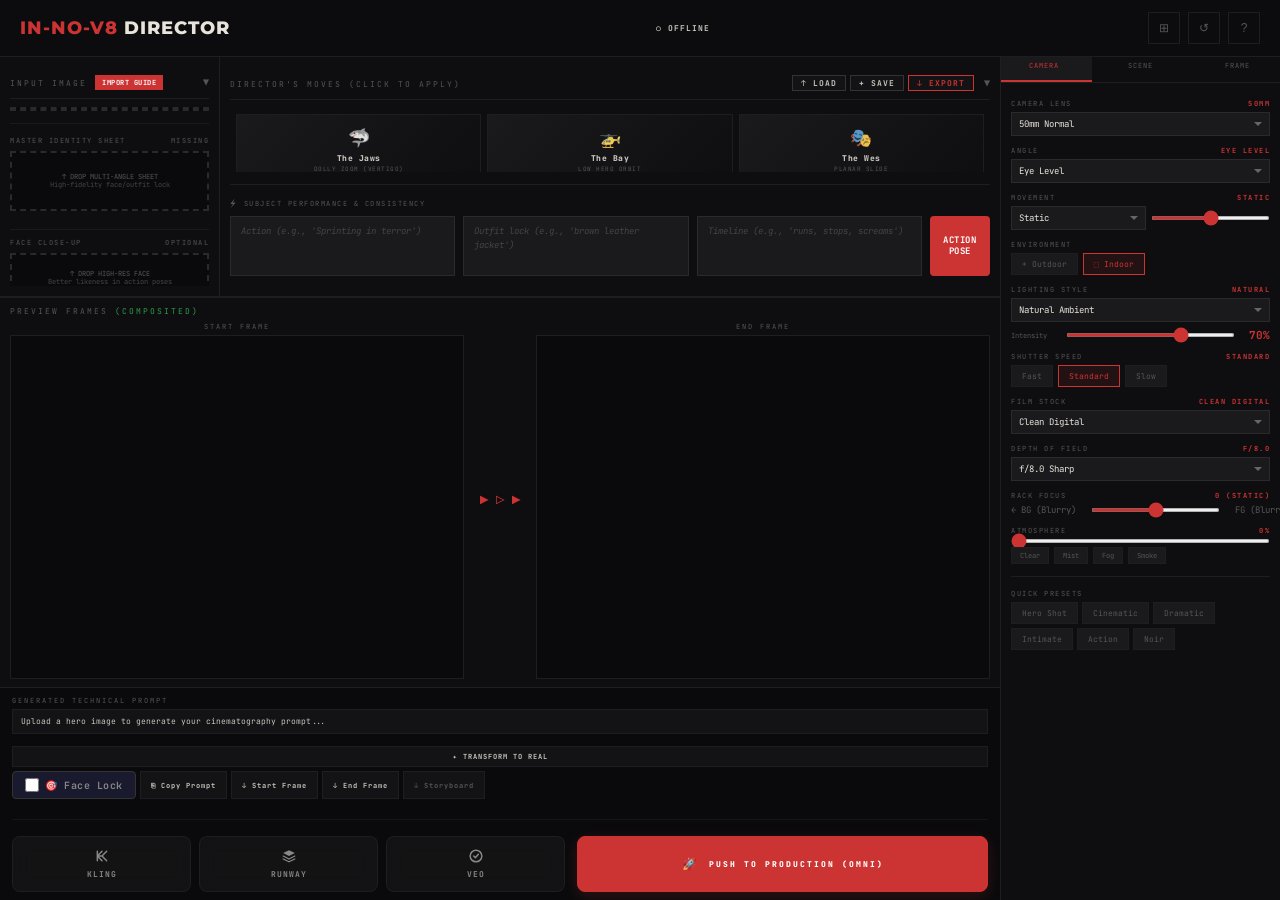
==== app.html @ 87e3c744 "Production Build: Unified cinematic row, Fal.ai status engine, and branded assets integrated." ====
<!DOCTYPE html>
<html lang="en">

<head>
  <meta charset="UTF-8">
  <meta name="viewport" content="width=device-width, initial-scale=1.0">
  <title>▶ A-CAM — Director's Interface</title>
  <link rel="manifest" href="manifest.json">
  <link rel="icon"
    href="data:image/svg+xml,<svg xmlns='http://www.w3.org/2000/svg' viewBox='0 0 100 100'><rect width='100' height='100' fill='%230a0a0a'/><text x='50' y='68' text-anchor='middle' font-size='60' fill='%23cc3333'>▶</text></svg>">
  <meta property="og:title" content="A-CAM — Cinematography Prompt Engine">
  <meta property="og:description"
    content="Director's interface for AI video generation. Professional cinematography controls for Veo, Runway, Kling.">
  <link
    href="https://fonts.googleapis.com/css2?family=JetBrains+Mono:wght@100;200;300;400;700;800;900&family=Space+Grotesk:wght@300;400;500;700&family=Montserrat:wght@400;700;800;900&display=swap"
    rel="stylesheet">


  <link rel="stylesheet" href="css/styles.css">
</head>

<body>

  <!-- HEADER -->
  <header class="header">
    <h1><span>IN-NO-V8</span> DIRECTOR</h1>
    <div class="api-status offline" id="apiStatus">○ OFFLINE</div>
    <div class="header-icons">
      <button class="header-icon" onclick="resetLayout()" title="Reset Layout">⊞</button>
      <button class="header-icon" onclick="resetAll()" title="Reset">↺</button>
      <button class="header-icon" onclick="showInfo()" title="Info">?</button>
    </div>
  </header>

  <!-- MAIN GRID -->
  <main class="main" id="mainGrid">

    <!-- TOP SECTION: Input Image + Draft Storyboard (shared resize) -->
    <div class="top-section resizable" id="topSection" style="height:240px">

      <!-- LEFT: INPUT IMAGE -->
      <div class="panel input-panel resizable" id="inputPanel" style="width:220px">
        <div class="section-header" onclick="toggleSection(this)">
          <span class="panel-title" style="display: flex; align-items: center; gap: 8px;">
            Input Image
            <button id="charHelpBtn" class="btn btn-primary"
              style="padding: 2px 6px; font-size: 7px; letter-spacing: 0.5px;" onclick="event.stopPropagation();">
              IMPORT GUIDE
            </button>
          </span>
          <span class="section-toggle">▼</span>
        </div>

        <div class="section-content">
          <div class="upload-zone" id="uploadZone" onclick="document.getElementById('fileInput').click()">
            <div class="upload-icon">◎</div>
            <div class="upload-text">
              Actor (For Layout)<br>
              <span style="color:#333">pose / scale / shadow</span>
            </div>
            <img id="heroImage" alt="Hero">
            <button class="clear-btn" onclick="event.stopPropagation();clearImage()">✕ Clear</button>
            <div class="analyzed-badge" id="analyzedBadge">✓ AI ANALYZED</div>
          </div>

          <div class="control-group" style="margin-top: 12px; border-top: 1px solid #1a1a1c; padding-top: 12px;">
            <div class="control-label" style="margin-bottom: 6px;">
              Master Identity Sheet <span class="control-value" id="masterStatus" style="color: #444;">MISSING</span>
            </div>
            <div class="upload-zone" id="masterZone" style="height: 60px; min-height: 60px; border-style: dashed;"
              onclick="document.getElementById('masterInput').click()">
              <div class="upload-text" style="font-size: 7px; line-height: 1.2;">
                ↑ DROP MULTI-ANGLE SHEET<br>
                <span style="color:#444">High-fidelity face/outfit lock</span>
              </div>
              <img id="masterPreview"
                style="display:none; width:100%; height:100%; object-fit:cover; position:absolute; top:0; left:0; border-radius:2px;">
            </div>
            <input type="file" id="masterInput" accept="image/*" style="display:none"
              onchange="handleMasterUpload(event)">
          </div>

          <div class="control-group" style="margin-top: 8px; border-top: 1px solid #1a1a1c; padding-top: 8px;">
            <div class="control-label" style="margin-bottom: 6px;">
              Face Close-Up <span class="control-value" id="faceStatus" style="color: #444;">OPTIONAL</span>
            </div>
            <div class="upload-zone" id="faceZone" style="height: 50px; min-height: 50px; border-style: dashed;"
              onclick="document.getElementById('faceInput').click()">
              <div class="upload-text" style="font-size: 7px; line-height: 1.2;">
                ↑ DROP HIGH-RES FACE<br>
                <span style="color:#444">Better likeness in action poses</span>
              </div>
              <img id="facePreview"
                style="display:none; width:100%; height:100%; object-fit:cover; position:absolute; top:0; left:0; border-radius:2px;">
            </div>
            <input type="file" id="faceInput" accept="image/*" style="display:none" onchange="handleFaceUpload(event)">
          </div>
        </div>

        <input type="file" id="fileInput" accept="image/*" style="display:none" onchange="handleUpload(event)">
        <div class="resize-handle resize-handle-right" onmousedown="startResize(event, 'inputPanel', 'width')"></div>
      </div>

      <!-- CENTER: DIRECTOR PRESETS -->
      <div class="panel storyboard-panel" id="storyboardPanel">
        <div class="section-header" style="display: flex; justify-content: space-between; align-items: center;"
          title="Iconic camera moves from legendary directors">
          <div onclick="toggleSection(this.parentElement)" style="flex-grow: 1; cursor: pointer;">
            <span class="panel-title">Director's Moves <span style="color:var(--dim);font-weight:400">(click to
                apply)</span></span>
          </div>
          <div style="display: flex; gap: 4px; margin-right: 10px;">
            <input type="file" id="packFileInput" accept=".acam,.json" style="display:none"
              onchange="handlePackUpload(event)">
            <button onclick="document.getElementById('packFileInput').click()" class="btn"
              style="padding: 2px 8px; font-size: 8px; border-color: #333;" title="Load an .acam Director Pack">
              ↑ LOAD
            </button>
            <button onclick="saveCurrentPreset()" class="btn"
              style="padding: 2px 8px; font-size: 8px; border-color: #333;" title="Save current settings">
              + SAVE
            </button>
            <button onclick="exportCustomPack()" class="btn"
              style="padding: 2px 8px; font-size: 8px; border-color: #cc3333; color: #cc3333;"
              title="Export your custom moves as a .acam pack">
              ↓ EXPORT
            </button>
          </div>
          <span class="section-toggle" onclick="toggleSection(this.parentElement)">▼</span>
        </div>
        <div class="section-content">
          <div class="storyboard-grid" id="storyboardGrid">
          </div>

          <div class="performance-section">
            <div class="performance-label">Subject Performance & Consistency</div>

            <div
              style="display: grid; grid-template-columns: 1fr 1fr 1fr min-content; gap: 8px; margin-bottom: 10px; align-items: start;">
              <textarea class="performance-input" id="subjectAction" placeholder="Action (e.g., 'Sprinting in terror')"
                style="height: 60px; min-height: 60px; margin: 0; resize: none;"
                oninput="updatePerformance()"></textarea>

              <textarea class="performance-input" id="subjectOutfit"
                placeholder="Outfit lock (e.g., 'brown leather jacket')"
                style="height: 60px; min-height: 60px; margin: 0; resize: none;"
                oninput="updatePerformance()"></textarea>

              <textarea class="performance-input" id="actionTimeline"
                placeholder="Timeline (e.g., 'runs, stops, screams')"
                style="height: 60px; min-height: 60px; margin: 0; resize: none;"
                oninput="updatePerformance()"></textarea>

              <button onclick="generateActionStandIn()"
                style="width: 60px; height: 60px; padding: 5px; background-color: #cc3333; color: white; border: none; border-radius: 4px; cursor: pointer; font-family: inherit; font-weight: bold; font-size: 9px; text-transform: uppercase; letter-spacing: 0.5px; display: flex; align-items: center; justify-content: center; text-align: center; line-height: 1.2;">
                ACTION<br>POSE
              </button>
            </div>

            <div id="aiProgressBar" class="ai-progress-container" style="display: none; margin-bottom: 10px;">
              <div class="ai-progress-text">Baking Action Pose...</div>
              <div class="ai-progress-bar-bg">
                <div id="aiProgressFill" class="ai-progress-bar-fill"></div>
              </div>
            </div>
          </div>
        </div>
      </div>

      <!-- Shared resize handle for entire top section -->
      <div class="resize-handle resize-handle-bottom" onmousedown="startResize(event, 'topSection', 'height')"></div>
    </div>

    <!-- RIGHT: CINEMATOGRAPHY CONTROLS -->
    <div class="panel controls-panel resizable" id="controlsPanel" style="width:280px">
      <!-- Tab Navigation -->
      <div class="control-tabs">
        <button class="control-tab active" onclick="switchControlTab('camera')">Camera</button>
        <button class="control-tab" onclick="switchControlTab('scene')">Scene</button>
        <button class="control-tab" onclick="switchControlTab('frame')">Frame</button>
      </div>

      <!-- CAMERA TAB -->
      <div class="tab-content active" id="cameraTab">

        <!-- Camera Lens -->
        <div class="control-group">
          <div class="control-label">Camera Lens <span class="control-value" id="lensValue">35mm</span></div>
          <div class="control-row">
            <select class="sel" id="lensSelect" onchange="updateLens()">
              <optgroup label="Action / Extreme">
                <option value="8mm Fisheye">8mm Fisheye</option>
                <option value="12mm GoPro">12mm GoPro</option>
              </optgroup>
              <optgroup label="Standard">
                <option value="15mm Ultra Wide">15mm Ultra Wide</option>
                <option value="24mm Wide">24mm Wide</option>
                <option value="35mm Standard" selected>35mm Standard</option>
                <option value="50mm Normal">50mm Normal</option>
                <option value="85mm f/1.4 Bokeh">85mm f/1.4 Bokeh</option>
                <option value="135mm Telephoto">135mm Telephoto</option>
              </optgroup>
              <optgroup label="Anamorphic Cinema">
                <option value="35mm Anamorphic">35mm Anamorphic</option>
                <option value="50mm Anamorphic">50mm Anamorphic</option>
              </optgroup>
            </select>
          </div>
        </div>

        <!-- Angle -->
        <div class="control-group">
          <div class="control-label">Angle <span class="control-value" id="angleValue">Eye Level</span></div>
          <div class="control-row">
            <select class="sel" id="angleSelect" onchange="updateAngle()">
              <option value="Eye Level" selected>Eye Level</option>
              <option value="Low Angle Hero">Low Angle Hero</option>
              <option value="High Angle">High Angle</option>
              <option value="Dutch Tilt">Dutch Tilt</option>
              <option value="Bird's Eye">Bird's Eye</option>
              <option value="Worm's Eye">Worm's Eye</option>
            </select>
          </div>
        </div>

        <!-- Movement -->
        <div class="control-group">
          <div class="control-label">Movement <span class="control-value" id="movementValue">Static</span></div>
          <div class="control-row">
            <select class="sel" id="movementSelect" onchange="updateMovement()">
              <option value="Static" selected>Static</option>
              <option value="Dolly Push In">Dolly Push In</option>
              <option value="Dolly Pull Out">Dolly Pull Out</option>
              <option value="Dolly Zoom">Dolly Zoom (Vertigo)</option>
              <option value="Pan Left/Right">Pan Left/Right</option>
              <option value="Tilt Up/Down">Tilt Up/Down</option>
              <option value="Orbital Arc">Orbital Arc</option>
              <option value="Tracking Shot">Tracking Shot</option>
              <option value="Crane Up">Crane Up</option>
              <option value="Handheld">Handheld</option>
              <option value="Zoom In">Zoom In</option>
              <option value="Snorricam">Snorricam (Body Cam)</option>
              <option value="Dutch Roll">Dutch Roll + Skew</option>
            </select>
            <input type="range" class="rng rng-mini" id="movementIntensity" min="0" max="100" value="50"
              oninput="updateAll()" title="← Left/Down/Out | Center | Right/Up/In →">
          </div>
        </div>

        <!-- Environment Mode -->
        <div class="control-group">
          <div class="control-label">Environment</div>
          <div class="control-row">
            <button class="chip" id="modeOutdoor" onclick="setEnvironmentMode('outdoor')">☀ Outdoor</button>
            <button class="chip active" id="modeIndoor" onclick="setEnvironmentMode('indoor')">⬚ Indoor</button>
          </div>
        </div>

        <!-- Lighting Style -->
        <div class="control-group">
          <div class="control-label">Lighting Style <span class="control-value" id="lightingValue">Natural</span></div>
          <div class="control-row">
            <select class="sel" id="lightingSelect" onchange="updateLighting()">
              <optgroup label="Natural">
                <option value="Natural Ambient" selected>Natural Ambient</option>
                <option value="Soft Diffused">Soft Diffused</option>
              </optgroup>
              <optgroup label="Dramatic">
                <option value="Hard Shadow Noir">Hard Shadow Noir</option>
                <option value="Backlit Silhouette">Backlit Silhouette</option>
                <option value="Volumetric Fog">Volumetric Fog</option>
              </optgroup>
              <optgroup label="Artificial">
                <option value="Studio Key">Studio Key Light</option>
                <option value="Neon Rim Light">Neon / Practical</option>
                <option value="Practical Lights">Practical Lights</option>
              </optgroup>
            </select>
          </div>
          <div class="control-row" style="margin-top:6px">
            <span style="font-size:7px;color:var(--dim);width:50px">Intensity</span>
            <input type="range" class="rng" id="lightingIntensity" min="0" max="100" value="70"
              oninput="updateLightingIntensity()">
            <span class="control-value" id="lightingIntensityValue" style="width:30px;text-align:right">70%</span>
          </div>
        </div>

        <!-- Shutter Speed -->
        <div class="control-group">
          <div class="control-label">Shutter Speed <span class="control-value" id="shutterValue">Standard</span></div>
          <div class="control-row">
            <button class="chip shutter-chip" id="shutterFast" onclick="setShutterSpeed('Fast')">Fast</button>
            <button class="chip shutter-chip active" id="shutterStandard" onclick="setShutterSpeed('Standard')">Standard</button>
            <button class="chip shutter-chip" id="shutterSlow" onclick="setShutterSpeed('Slow')">Slow</button>
          </div>
        </div>

        <!-- Film Stock -->
        <div class="control-group">
          <div class="control-label">Film Stock <span class="control-value" id="filmStockValue">Clean Digital</span></div>
          <div class="control-row">
            <select class="sel" id="filmStockSelect" onchange="updateFilmStock()">
              <option value="Clean Digital" selected>Clean Digital</option>
              <option value="16mm Film">16mm Film</option>
              <option value="VHS">VHS Tape</option>
              <option value="CCTV">CCTV Security</option>
            </select>
          </div>
        </div>

        <!-- Time of Day (Outdoor only) -->
        <div class="control-group" id="timeGroup">
          <div class="control-label">Time of Day <span class="control-value" id="timeValue">12:00</span></div>
          <div class="time-slider-container">
            <div class="time-icons">
              <span>🌙</span>
              <span>🌅</span>
              <span>☀️</span>
              <span>🌅</span>
              <span>🌙</span>
            </div>
            <input type="range" class="rng time-slider" id="timeSlider" min="0" max="24" step="0.5" value="12"
              oninput="updateTimeOfDay()">
            <div class="time-track-gradient"></div>
          </div>
          <div class="time-labels">
            <span>00:00</span>
            <span>06:00</span>
            <span>12:00</span>
            <span>18:00</span>
            <span>24:00</span>
          </div>
          <div class="sun-info" id="sunInfo">
            <span id="sunPosition">Sun: Overhead</span>
            <span id="colorTemp">5500K</span>
          </div>
        </div>

        <!-- Sun Direction (Outdoor only) -->
        <div class="control-group" id="sunDirectionGroup">
          <div class="control-label">Sun Direction</div>
          <div class="control-row">
            <button class="chip active" id="sunEast" onclick="setSunDirection('east')">← East (AM)</button>
            <button class="chip" id="sunWest" onclick="setSunDirection('west')">West (PM) →</button>
          </div>
        </div>

        <!-- Depth of Field -->
        <div class="control-group">
          <div class="control-label">Depth of Field <span class="control-value" id="dofValue">f/4.0</span></div>
          <div class="control-row">
            <select class="sel" id="dofSelect" onchange="updateDOF()">
              <option value="f/1.4 Razor Thin">f/1.4 Razor Thin</option>
              <option value="f/2.0 Shallow">f/2.0 Shallow</option>
              <option value="f/2.8 Cinematic">f/2.8 Cinematic</option>
              <option value="f/4.0 Balanced" selected>f/4.0 Balanced</option>
              <option value="f/5.6 Deep">f/5.6 Deep</option>
              <option value="f/8.0 Sharp">f/8.0 Sharp</option>
              <option value="f/11 Deep Focus">f/11 Deep Focus</option>
            </select>
          </div>
        </div>

        <!-- Rack Focus -->
        <div class="control-group">
          <div class="control-label">Rack Focus <span class="control-value" id="rackFocusValue">0 (Static)</span></div>
          <div class="control-row" style="display: flex; align-items: center; justify-content: space-between;">
            <span style="font-size:9px;color:var(--dim);white-space:nowrap;">← BG (Blurry)</span>
            <input type="range" class="rng" id="rackFocusSlider" min="-100" max="100" value="0"
              oninput="updateRackFocus()" style="margin: 0 10px; flex-grow: 1;">
            <span style="font-size:9px;color:var(--dim);white-space:nowrap;">FG (Blurry) →</span>
          </div>
        </div>

        <!-- Atmospheric Haze (Z-Depth Fog) -->
        <div class="control-group">
          <div class="control-label">Atmosphere <span class="control-value" id="hazeValue">0%</span></div>
          <div class="control-row">
            <input type="range" class="rng" id="hazeSlider" min="0" max="100" value="0" oninput="updateHaze()">
          </div>
          <div class="control-row" style="margin-top:4px">
            <button class="chip chip-mini" id="hazeClear" onclick="setHazePreset('clear')">Clear</button>
            <button class="chip chip-mini" id="hazeMist" onclick="setHazePreset('mist')">Mist</button>
            <button class="chip chip-mini" id="hazeFog" onclick="setHazePreset('fog')">Fog</button>
            <button class="chip chip-mini" id="hazeSmoke" onclick="setHazePreset('smoke')">Smoke</button>
          </div>
        </div>

        <!-- Quick Presets (Camera Tab) -->
        <div class="control-group" style="margin-top:12px;padding-top:12px;border-top:1px solid var(--border)">
          <div class="control-label">Quick Presets</div>
          <div class="preset-row">
            <button class="chip" onclick="applyPreset('hero')">Hero Shot</button>
            <button class="chip" onclick="applyPreset('cinematic')">Cinematic</button>
            <button class="chip" onclick="applyPreset('dramatic')">Dramatic</button>
            <button class="chip" onclick="applyPreset('intimate')">Intimate</button>
            <button class="chip" onclick="applyPreset('action')">Action</button>
            <button class="chip" onclick="applyPreset('noir')">Noir</button>
          </div>
        </div>

      </div><!-- End Camera Tab -->

      <!-- SCENE TAB -->
      <div class="tab-content" id="sceneTab">

        <!-- Background Source Toggle -->
        <div class="control-group">
          <div class="control-label">Background Source</div>
          <div class="source-toggle">
            <button class="source-btn active" id="srcUpload" onclick="setBgSource('upload')">📁 Upload</button>
            <button class="source-btn" id="srcImagine" onclick="setBgSource('imagine')">✨ Imagine</button>
          </div>
        </div>

        <!-- Upload Mode Panel -->
        <div class="bg-mode-panel" id="uploadModePanel">
          <div class="scene-upload-zone" id="bgUploadZone" onclick="document.getElementById('bgFileInput').click()">
            <div class="scene-upload-icon">◫</div>
            <div class="scene-upload-text">Upload location image</div>
            <img id="bgPlateImage" style="display:none">
          </div>
          <input type="file" id="bgFileInput" accept="image/*" onchange="handleBgUpload(event)" style="display:none">
          <div class="bg-action-row" id="bgActionRow" style="display:none">
            <button class="btn-analyze" id="analyzeBtn" onclick="analyzeAndOutpaint()">
              ◎ Analyze & Outpaint
            </button>
            <button class="btn-download-bg" id="downloadBgBtn" onclick="downloadBackground()"
              title="Download outpainted background for use in other video AI systems">
              ↓ Background
            </button>
          </div>
        </div>

        <!-- Imagine Mode Panel -->
        <div class="bg-mode-panel" id="imagineModePanel" style="display:none">
          <textarea class="scene-textarea" id="sceneDescInput"
            placeholder="Describe the location...&#10;e.g. 'Neon-lit city street at midnight, rain-slicked pavement'"
            oninput="updateSceneDescription()"></textarea>
          <button class="btn-generate" id="generateBtn" onclick="generateSceneFromText()">✦ Generate Plate</button>
        </div>

        <!-- Location Library -->
        <div class="control-group">
          <div class="control-label">Location Library</div>
          <div class="env-presets" id="envPresets">
            <!-- Populated by JS -->
          </div>
        </div>

        <!-- Depth Layers (Parallax) -->
        <div class="control-group" style="margin-top:12px;padding-top:12px;border-top:1px solid var(--border)">
          <div class="control-label" style="color:var(--accent)">Depth Layers (Parallax)</div>

          <div class="depth-layers">
            <div class="depth-layer">
              <div class="depth-layer-header"><span class="depth-dot subject"></span> Foreground / Subject</div>
              <input type="text" class="depth-input" id="subjectInput" value="Primary subject"
                placeholder="e.g. A cybernetic ronin" oninput="updateDepthLayers()">
            </div>
            <div class="depth-layer">
              <div class="depth-layer-header"><span class="depth-dot midground"></span> Mid-ground</div>
              <input type="text" class="depth-input" id="midgroundInput" placeholder="Objects at medium distance"
                oninput="updateDepthLayers()">
            </div>
            <div class="depth-layer">
              <div class="depth-layer-header"><span class="depth-dot background"></span> Background</div>
              <input type="text" class="depth-input" id="backgroundInput" placeholder="Distant elements"
                oninput="updateDepthLayers()">
            </div>
          </div>
        </div>

      </div><!-- End Scene Tab -->

      <!-- FRAME TAB -->
      <div class="tab-content" id="frameTab">

        <!-- Aspect Ratio -->
        <div class="control-group">
          <div class="control-label">Aspect Ratio <span class="control-value" id="ratioValue">16:9</span></div>
          <div class="ratio-chips" id="ratioChips">
            <!-- Populated by JS -->
          </div>
        </div>

        <!-- Resolution -->
        <div class="control-group">
          <div class="control-label">Resolution <span class="control-value" id="resValue">1080p</span></div>
          <div class="preset-row">
            <button class="chip" id="res720" onclick="setResolution('720p')">720p</button>
            <button class="chip active" id="res1080" onclick="setResolution('1080p')">1080p</button>
            <button class="chip" id="res2K" onclick="setResolution('2K')">2K</button>
            <button class="chip" id="res4K" onclick="setResolution('4K')">4K</button>
          </div>
        </div>

        <!-- Wireframe Overlays -->
        <div class="control-group">
          <div class="control-label">Composition Guides</div>
          <div class="overlay-toggles">
            <label class="toggle-label">
              <input type="checkbox" id="toggleThirds" onchange="toggleOverlay('showRuleOfThirds')">
              <span class="toggle-text">Rule of Thirds</span>
            </label>
            <label class="toggle-label">
              <input type="checkbox" id="toggleSafe" onchange="toggleOverlay('showSafeAreas')">
              <span class="toggle-text">Safe Areas</span>
            </label>
            <label class="toggle-label">
              <input type="checkbox" id="toggleCenter" onchange="toggleOverlay('showCenterCrosshair')">
              <span class="toggle-text">Center Cross</span>
            </label>
            <label class="toggle-label">
              <input type="checkbox" id="toggleGroundPlane" onchange="toggleOverlay('showGroundPlane')">
              <span class="toggle-text">Ground Plane</span>
            </label>
          </div>
        </div>

        <div class="control-group" id="perspectiveControls"
          style="margin-top:12px; padding-top:12px; border-top:1px solid var(--border); display: none;">
          <div class="control-label" style="color:var(--accent)">Perspective Refinement</div>

          <div class="control-group">
            <div class="control-label">Horizon Height <span class="control-value" id="horizonValueDisplay">35%</span>
            </div>
            <div class="control-row">
              <input type="range" class="rng" id="horizonSlider" min="0" max="100" value="35"
                oninput="updatePerspective('horizonY', this.value)">
            </div>
          </div>

          <div class="control-group">
            <div class="control-label">Ground Level <span class="control-value" id="groundValueDisplay">85%</span></div>
            <div class="control-row">
              <input type="range" class="rng" id="groundSlider" min="0" max="100" value="85"
                oninput="updatePerspective('groundPlaneY', this.value)">
            </div>
          </div>
          <div class="performance-hint">Align these to match the photo's vanishing point.</div>
        </div>

        <!-- Output Info -->
        <div class="control-group" style="margin-top:12px;padding-top:12px;border-top:1px solid var(--border)">
          <div class="control-label" style="color:var(--accent)">Output Info</div>
          <div style="background:#1a1a1c;padding:10px;font-size:8px;color:var(--dim);line-height:1.7">
            <div><span style="color:var(--text)">Ratio:</span> <span id="outputRatio">16:9</span></div>
            <div><span style="color:var(--text)">Resolution:</span> <span id="outputRes">1920×1080</span></div>
            <div><span style="color:var(--text)">Target:</span> <span id="outputTarget">Veo 3</span></div>
          </div>
        </div>

      </div><!-- End Frame Tab -->

      <div class="resize-handle resize-handle-left" onmousedown="startResize(event, 'controlsPanel', 'width', 'left')">
      </div>
    </div>

    <!-- BOTTOM: START/END FRAMES (Real composited output) -->
    <div class="bottom-section" id="framesSection">
      <div class="panel-title" style="margin-bottom:6px">Preview Frames <span
          style="color:var(--success);font-weight:400">(composited)</span></div>
      <div class="frames-content">
        <div class="frame-panel">
          <div class="frame-label">Start Frame</div>
          <div class="frame-preview" id="startFrame">
            <canvas id="startCanvas"></canvas>
          </div>
        </div>
        <div class="frame-connector">▶ ▷ ▶</div>
        <div class="frame-panel">
          <div class="frame-label">End Frame</div>
          <div class="frame-preview" id="endFrame">
            <canvas id="endCanvas"></canvas>
          </div>
        </div>
      </div>
    </div>

    <!-- PROMPT OUTPUT -->
    <div class="prompt-section" id="promptSection">
      <div class="prompt-label">Generated Technical Prompt</div>
      <div class="prompt-box" id="promptBox">Upload a hero image to generate your cinematography prompt...</div>
      <div class="prompt-actions">
        <button class="btn btn-transform" onclick="transformToReal()">✦ Transform to Real</button>

        <!-- Face Lock Toggle -->
        <label class="face-lock-toggle"
          title="Use high-res face close-up as end frame to preserve identity on close-ups">
          <input type="checkbox" id="faceLockToggle" onchange="updateFaceLock()">
          <span class="face-lock-label">🎯 Face Lock</span>
        </label>

        <button class="btn" onclick="copyPrompt()">⎘ Copy Prompt</button>
        <button class="btn" onclick="exportStartFrame()">↓ Start Frame</button>
        <button class="btn" onclick="exportEndFrame()">↓ End Frame</button>
        <button class="btn btn-dim" onclick="saveStoryboard()">↓ Storyboard</button>

        <!-- PRODUCTION ACTION ROW -->
        <div class="production-row">
          <div class="model-badges" id="modelBadges">
            <!-- Generated by JS: Kling, Runway, Veo SVGs -->
          </div>

          <button class="production-btn pulse-red" onclick="pushToProduction()">
            <span class="icon">🚀</span> PUSH TO PRODUCTION (OMNI)
          </button>
        </div>
      </div>
    </div>

  </main>

  <!-- TOAST -->
  <div class="toast" id="toast"></div>

  <!-- PROGRESS OVERLAY -->
  <div class="progress-overlay" id="progressOverlay">
    <div class="progress-container">
      <div class="progress-title" id="progressTitle">Processing...</div>
      <div class="progress-bar">
        <div class="progress-fill" id="progressFill"></div>
      </div>
      <div class="progress-status" id="progressStatus">Initializing...</div>
    </div>
  </div>

  <div id="charHelpModal" class="modal-overlay">
    <div class="modal-content">
      <div class="modal-header">
        <h3>Character Import Guide</h3>
        <button id="closeCharHelp" class="close-btn">&times;</button>
      </div>
      <div class="modal-body">
        <p class="modal-subtitle">For the cleanest A-CAM composites and AI generations, prepare your character image
          using these best practices before uploading:</p>

        <div class="guide-grid">
          <div class="guide-card do-card">
            <div class="card-header">✅ DO</div>
            <ul>
              <li><strong>Solid Backgrounds</strong> Use a transparent PNG, pure white, or green screen background.</li>
              <li><strong>Full Body Framing</strong> Ensure the head, arms, and feet are fully visible in the frame.
              </li>
              <li><strong>Flat Lighting</strong> Studio or neutral lighting works best. A-CAM will add the cinematic
                shadows for you.</li>
            </ul>
          </div>
          <div class="guide-card dont-card">
            <div class="card-header">❌ DON'T</div>
            <ul>
              <li><strong>Cluttered Backgrounds</strong> Avoid cityscapes, rooms, or props touching the character.</li>
              <li><strong>Cropped Images</strong> Don't use waist-up or headshots. They will look unnatural and float.
              </li>
              <li><strong>Harsh Shadows</strong> Avoid images where the subject is already half in pitch-black shadow.
              </li>
            </ul>
          </div>
        </div>
      </div>
    </div>
  </div>

  <script src="js/state.js"></script>
  <script src="js/renderer.js"></script>
  <script src="js/api.js"></script>
  <script src="js/ui.js"></script>



</body>

</html>
---- css/styles.css ----
.ai-progress-container {
  width: 100%;
}
.ai-progress-text {
  font-family: 'JetBrains Mono', monospace;
  font-size: 10px;
  color: #cc3333;
  text-transform: uppercase;
  margin-bottom: 6px;
  letter-spacing: 1px;
}
.ai-progress-bar-bg {
  width: 100%;
  height: 4px;
  background: #1a1a1d;
  border-radius: 2px;
  overflow: hidden;
}
.ai-progress-bar-fill {
  width: 0%;
  height: 100%;
  background: #cc3333;
  transition: width 0.3s ease-out; /* Smooths out the steps */
}

/* ═══════════════════════════════════════════════════════════════════════════
   CHARACTER HELP MODAL
   ═══════════════════════════════════════════════════════════════════════════ */
.modal-overlay {
    position: fixed; top: 0; left: 0; width: 100%; height: 100%;
    background: rgba(0, 0, 0, 0.8);
    backdrop-filter: blur(5px);
    display: none; justify-content: center; align-items: center;
    z-index: 9999; opacity: 0; transition: opacity 0.2s ease;
}
.modal-overlay.active { display: flex; opacity: 1; }
.modal-content {
    background: #111; border: 1px solid #333; border-radius: 12px;
    width: 90%; max-width: 550px; padding: 24px;
    box-shadow: 0 10px 50px rgba(0,0,0,0.8);
    font-family: 'Space Grotesk', sans-serif;
}
.modal-header {
    display: flex; justify-content: space-between; align-items: center;
    margin-bottom: 12px; border-bottom: 1px solid #222; padding-bottom: 12px;
}
.modal-header h3 { margin: 0; font-size: 1.2rem; color: #fff; }
.close-btn {
    background: none; border: none; color: #888; font-size: 1.5rem;
    cursor: pointer; transition: color 0.2s; padding: 0 5px;
}
.close-btn:hover { color: #cc3333; }
.modal-subtitle { font-size: 0.9rem; color: #aaa; margin-bottom: 20px; line-height: 1.5; }

.guide-grid { display: grid; grid-template-columns: 1fr 1fr; gap: 16px; }
.guide-card { background: #1a1a1a; border-radius: 8px; padding: 16px; border: 1px solid #222; }
.do-card { border-top: 3px solid #4ade80; }
.dont-card { border-top: 3px solid #f87171; }
.card-header { font-weight: bold; margin-bottom: 12px; display: flex; align-items: center; gap: 8px; color: #fff;}
.guide-card ul { margin: 0; padding-left: 18px; font-size: 0.85rem; color: #bbb; display: flex; flex-direction: column; gap: 12px; }
.guide-card strong { color: #eee; display: block; margin-bottom: 2px;}

/* Small help icon button for the UI */
.help-icon-btn {
    background: none; border: none; color: #888; cursor: pointer;
    vertical-align: middle; margin-left: 8px; transition: color 0.2s;
    padding: 0; display: inline-flex;
}
.help-icon-btn:hover { color: #fff; }

/* PHASE 2: DROPZONE STYLES */
.storyboard-panel {
  transition: all 0.2s ease;
  position: relative;
}

.storyboard-panel.drag-over {
  border: 1px dashed var(--accent);
  background: rgba(204, 51, 51, 0.05);
}

.storyboard-panel.drag-over::after {
  content: "Drop .acam Pack to Install";
  position: absolute;
  top: 0; left: 0; right: 0; bottom: 0;
  display: flex;
  align-items: center;
  justify-content: center;
  background: rgba(10, 10, 10, 0.85);
  color: var(--accent);
  font-family: 'JetBrains Mono', monospace;
  font-weight: bold;
  font-size: 14px;
  z-index: 10;
  pointer-events: none;
}

/* PRODUCTION PUSH BUTTON - Unified Style */
.production-btn {
    flex: 2;
    padding: 12px 20px;
    font-family: 'JetBrains Mono', monospace;
    font-size: 8px;
    font-weight: 800;
    letter-spacing: 2px;
    text-transform: uppercase;
    cursor: pointer;
    border: 1px solid var(--accent);
    background: var(--accent);
    color: #fff;
    display: inline-flex;
    align-items: center;
    justify-content: center;
    gap: 10px;
    transition: all 0.3s cubic-bezier(0.4, 0, 0.2, 1);
    border-radius: 8px;
    box-shadow: 0 4px 15px rgba(204, 51, 51, 0.2);
}

.production-btn:hover {
    background: #e03030;
    border-color: #ff4444;
    transform: translateY(-2px);
    box-shadow: 0 6px 25px rgba(204, 51, 51, 0.4);
}

.production-btn:active {
    transform: translateY(1px);
}

.production-btn .icon {
    font-size: 12px;
}

/* Premium Glow Pulse */
.pulse-red {
    animation: premium-glow 2.5s infinite cubic-bezier(0.4, 0, 0.2, 1);
}

@keyframes premium-glow {
    0% { box-shadow: 0 0 0 0 rgba(204, 51, 51, 0.4); }
    70% { box-shadow: 0 0 0 10px rgba(204, 51, 51, 0); }
    100% { box-shadow: 0 0 0 0 rgba(204, 51, 51, 0); }
}

*{margin:0;padding:0;box-sizing:border-box}
:root{--accent:#c33;--bg:#08080a;--panel:#0e0e10;--card:#131315;--border:#1e1e20;--text:#c8c4bc;--dim:#555;--success:#2a9d4a}
body{font-family:'JetBrains Mono','SF Mono',monospace;background:var(--bg);color:var(--text);height:100vh;display:flex;flex-direction:column;overflow:hidden;font-size:11px}

/* HEADER */
.header{padding:12px 20px;border-bottom:1px solid var(--border);display:flex;align-items:center;gap:16px;background:#0c0c0e;flex-shrink:0}
.header h1{font-family:'Montserrat',sans-serif;font-size:18px;font-weight:800;letter-spacing:1px;color:#e8e4dc}
.header h1 span{color:var(--accent)}
.header-icons{display:flex;gap:8px;margin-left:auto}
.header-icon{width:32px;height:32px;border:1px solid var(--border);background:transparent;color:var(--dim);display:flex;align-items:center;justify-content:center;cursor:pointer;font-size:12px}
.header-icon:hover{border-color:var(--accent);color:var(--text)}

/* API STATUS INDICATOR */
.api-status{font-size:8px;padding:4px 10px;border-radius:2px;margin-left:auto;margin-right:12px;font-weight:700;letter-spacing:1px}
.api-status.offline{background:#333;color:#666}
.api-status.connecting{background:#f90;color:#000;animation:pulse 1s infinite}
.api-status.connected{background:var(--success);color:#fff}
.api-status.error{background:var(--accent);color:#fff}
@keyframes pulse{0%,100%{opacity:1}50%{opacity:0.5}}

/* MAIN GRID - Fixed layout with anchored bottom */
.main{display:grid;grid-template-columns:auto 1fr auto;grid-template-rows:minmax(100px, auto) 1fr auto;gap:0;flex:1;overflow:hidden;height:calc(100vh - 50px)}

/* PANELS */
.panel{background:var(--panel);padding:10px;display:flex;flex-direction:column;overflow:hidden;position:relative}
.panel-title{font-size:8px;letter-spacing:2px;color:var(--dim);text-transform:uppercase}

/* INPUT PANEL (Left) */
.input-panel{display:flex;flex-direction:column;position:relative;border-right:1px solid var(--border)}
.input-panel .section-content{flex:1;display:flex;flex-direction:column;overflow:hidden}
.upload-zone{flex:1;border:2px dashed #2a2a2c;display:flex;flex-direction:column;align-items:center;justify-content:center;cursor:pointer;transition:all 0.2s;position:relative;overflow:hidden;background:#0a0a0c}
.upload-zone:hover{border-color:var(--accent)}
.upload-zone.has-image{border-style:solid;border-color:var(--accent)}
.upload-icon{font-size:24px;color:#333;margin-bottom:6px}
.upload-text{font-size:8px;color:var(--dim);text-align:center;line-height:1.5}
#heroImage{width:100%;height:100%;object-fit:contain;display:none}
.upload-zone.has-image #heroImage{display:block}
.upload-zone.has-image .upload-icon,
.upload-zone.has-image .upload-text{display:none}
#fileInput{display:none}
.clear-btn{position:absolute;top:4px;right:4px;background:rgba(0,0,0,0.8);color:#888;border:1px solid #333;padding:2px 6px;font-size:7px;cursor:pointer;font-family:inherit;display:none}
.upload-zone.has-image .clear-btn{display:block}
.clear-btn:hover{color:#fff;background:var(--accent);border-color:var(--accent)}

/* ANALYZED BADGE */
.analyzed-badge{position:absolute;top:4px;left:4px;background:var(--success);color:#fff;padding:2px 5px;font-size:6px;font-weight:700;letter-spacing:1px;display:none}
.upload-zone.analyzed .analyzed-badge{display:block}

/* STORYBOARD PANEL (Center-Top) - 3-column vertical scroll grid */
.storyboard-panel{overflow:hidden;min-height:100px;position:relative;display:flex;flex-direction:column;flex:1}
.storyboard-panel .section-content{flex:1;overflow:hidden}
.storyboard-grid{display:grid;grid-template-columns:repeat(3,1fr);gap:6px;padding:6px;overflow-y:auto;overflow-x:hidden;max-height:180px}
.storyboard-grid::-webkit-scrollbar{width:5px}
.storyboard-grid::-webkit-scrollbar-track{background:var(--bg)}
.storyboard-grid::-webkit-scrollbar-thumb{background:#444;border-radius:2px}
.storyboard-grid::-webkit-scrollbar-thumb:hover{background:#666}

/* TOP SECTION - Input + Storyboard with shared resize */
.top-section{grid-row:1;grid-column:1 / 3;display:flex;position:relative;border-bottom:1px solid var(--border);background:var(--panel);min-height:120px}

/* CONTROLS PANEL (Right) */
.controls-panel{overflow-y:auto;grid-row:1 / 4;grid-column:3;border-left:1px solid var(--border)}
.control-group{margin-bottom:10px}
.control-label{font-size:7px;letter-spacing:1.5px;color:var(--dim);text-transform:uppercase;margin-bottom:4px;display:flex;justify-content:space-between;align-items:center}
.control-value{color:var(--accent);font-weight:700}
.control-row{display:flex;gap:5px;align-items:center}
.sel{flex:1;background:#1a1a1c;border:1px solid #2a2a2c;color:#e8e4dc;padding:5px 7px;font-size:9px;font-family:inherit;outline:none;cursor:pointer;appearance:none;background-image:url("data:image/svg+xml,%3Csvg xmlns='http://www.w3.org/2000/svg' width='8' height='8' viewBox='0 0 8 8'%3E%3Cpath fill='%23666' d='M0 2l4 4 4-4z'/%3E%3C/svg%3E");background-repeat:no-repeat;background-position:right 7px center}
.sel:focus{border-color:var(--accent)}
.rng{flex:1;accent-color:var(--accent);height:4px}
.rng-mini{width:70px}

/* TIME SLIDER */
.time-slider-container{position:relative;padding:15px 0 5px 0}
.time-slider{width:100%;position:relative;z-index:2;background:transparent;-webkit-appearance:none;appearance:none}
.time-slider::-webkit-slider-track{height:8px;border-radius:4px;background:linear-gradient(to right,#1a1a3e 0%,#2d3a6e 10%,#f4a261 20%,#ffd166 30%,#fefae0 45%,#fefae0 55%,#ffd166 70%,#f4a261 80%,#2d3a6e 90%,#1a1a3e 100%)}
.time-slider::-webkit-slider-thumb{-webkit-appearance:none;width:16px;height:16px;border-radius:50%;background:#fff;border:2px solid var(--accent);cursor:pointer;box-shadow:0 0 8px rgba(0,0,0,0.5)}
.time-slider::-moz-range-track{height:8px;border-radius:4px;background:linear-gradient(to right,#1a1a3e 0%,#2d3a6e 10%,#f4a261 20%,#ffd166 30%,#fefae0 45%,#fefae0 55%,#ffd166 70%,#f4a261 80%,#2d3a6e 90%,#1a1a3e 100%)}
.time-slider::-moz-range-thumb{width:16px;height:16px;border-radius:50%;background:#fff;border:2px solid var(--accent);cursor:pointer}
.time-icons{display:flex;justify-content:space-between;font-size:10px;margin-bottom:4px;opacity:0.7}
.time-labels{display:flex;justify-content:space-between;font-size:6px;color:var(--dim);margin-top:2px}
.sun-info{display:flex;justify-content:space-between;margin-top:8px;padding:4px 8px;background:#1a1a1c;border-radius:2px;font-size:8px}
.sun-info span:first-child{color:var(--text)}
.sun-info span:last-child{color:#f4a261;font-weight:700}

/* Environment mode chips */
#timeGroup,#sunDirectionGroup{transition:opacity 0.3s,max-height 0.3s}
#timeGroup.disabled,#sunDirectionGroup.disabled{opacity:0.3;pointer-events:none;max-height:0;overflow:hidden;margin:0;padding:0}

/* CONTROL TABS */
.control-tabs{display:flex;border-bottom:1px solid var(--border);margin:-16px -16px 16px -16px;padding:0}
.control-tab{flex:1;padding:10px 8px;font-size:7px;letter-spacing:1px;background:transparent;color:var(--dim);border:none;border-bottom:2px solid transparent;cursor:pointer;font-family:inherit;text-transform:uppercase;transition:all 0.15s}
.control-tab:hover{color:var(--text)}
.control-tab.active{color:var(--accent);border-bottom-color:var(--accent);background:#1a1a1c}
.tab-content{display:none}
.tab-content.active{display:block}

/* SCENE PANEL */
.scene-upload-zone{border:2px dashed #2a2a2c;padding:20px;text-align:center;cursor:pointer;transition:all 0.2s;margin-bottom:12px;background:#0a0a0c}
.scene-upload-zone:hover{border-color:var(--accent)}
.scene-upload-zone.has-image{border-style:solid;border-color:var(--success);padding:8px}
.scene-upload-zone img{max-width:100%;max-height:80px;object-fit:contain}
.scene-upload-icon{font-size:20px;color:#333;margin-bottom:6px}
.scene-upload-text{font-size:8px;color:var(--dim)}
.scene-textarea{width:100%;background:#1a1a1c;border:1px solid #2a2a2c;color:#e8e4dc;padding:8px;font-size:9px;font-family:inherit;resize:vertical;min-height:50px;outline:none}
.scene-textarea:focus{border-color:var(--accent)}
.scene-textarea::placeholder{color:#444}

/* ENVIRONMENT PRESETS */
.env-presets{display:grid;grid-template-columns:1fr 1fr;gap:4px;margin-top:6px;max-height:200px;overflow-y:auto}
.env-preset{background:#1a1a1c;border:1px solid var(--border);padding:8px 6px;text-align:center;cursor:pointer;transition:all 0.15s}
.env-preset:hover{border-color:#444;background:#222}
.env-preset.active{border-color:var(--accent);background:rgba(204,51,51,0.15)}
.env-preset-name{font-size:7px;font-weight:700;color:var(--text);margin-bottom:2px}
.env-preset-desc{font-size:6px;color:var(--dim);line-height:1.3;display:-webkit-box;-webkit-line-clamp:2;-webkit-box-orient:vertical;overflow:hidden}

/* DIRECTOR PRESETS - Iconic Moves */
.director-preset {
    background: linear-gradient(135deg, #1a1a1c 0%, #0e0e10 100%);
    border: 1px solid var(--border);
    padding: 10px 6px;
    text-align: center;
    cursor: pointer;
    transition: all 0.2s;
    display: flex;
    flex-direction: column;
    align-items: center;
    justify-content: center;
    min-height: 70px;
    position: relative;
}

.director-preset:hover {
    border-color: var(--accent);
    transform: translateY(-2px);
    box-shadow: 0 4px 12px rgba(0,0,0,0.4);
}

.director-preset.active {
    border-color: var(--accent);
    background: linear-gradient(135deg, rgba(204,51,51,0.2) 0%, rgba(124,58,237,0.15) 100%);
}

.preset-icon {
    font-size: 18px;
    margin-bottom: 4px;
    filter: grayscale(0.3);
}

.director-preset:hover .preset-icon {
    filter: grayscale(0);
}

.preset-name {
    font-size: 8px;
    font-weight: 800;
    color: var(--text);
    letter-spacing: 0.5px;
    margin-bottom: 2px;
}

.preset-desc {
    font-size: 6px;
    color: var(--dim);
    text-transform: uppercase;
    letter-spacing: 0.5px;
}

/* PERFORMANCE TEXTAREA */
.performance-section{margin-top:12px;padding-top:12px;border-top:1px solid var(--border)}
.performance-label{font-size:7px;letter-spacing:1.5px;color:var(--dim);text-transform:uppercase;margin-bottom:6px;display:flex;align-items:center;gap:6px}
.performance-label::before{content:'⚡';font-size:10px}
.performance-input{width:100%;background:#1a1a1c;border:1px solid #2a2a2c;color:#e8e4dc;padding:8px 10px;font-size:9px;font-family:inherit;resize:vertical;min-height:45px;outline:none;line-height:1.5}
.performance-input:focus{border-color:var(--accent)}
.performance-input::placeholder{color:#444;font-style:italic}
.performance-hint{font-size:6px;color:var(--dim);margin-top:4px;font-style:italic}

/* DEPTH LAYERS */
.depth-layers{margin-top:8px}
.depth-layer{margin-bottom:8px}
.depth-layer-header{font-size:7px;color:var(--dim);letter-spacing:1px;text-transform:uppercase;margin-bottom:4px;display:flex;align-items:center;gap:6px}
.depth-dot{width:8px;height:8px;border-radius:50%}
.depth-dot.subject{background:var(--accent)}
.depth-dot.midground{background:#f90}
.depth-dot.background{background:#39f}
.depth-input{width:100%;background:#1a1a1c;border:1px solid #2a2a2c;color:#e8e4dc;padding:6px 8px;font-size:9px;font-family:inherit;outline:none}
.depth-input:focus{border-color:var(--accent)}
.depth-input::placeholder{color:#333}

/* GENERATE BUTTON */
.btn-generate{background:linear-gradient(135deg,#7c3aed,#c33);border:none;color:#fff;padding:10px;font-size:9px;font-weight:700;letter-spacing:1px;cursor:pointer;font-family:inherit;width:100%;margin-top:8px;transition:all 0.2s}
.btn-generate:hover{transform:translateY(-1px);box-shadow:0 4px 12px rgba(124,58,237,0.3)}
.btn-generate:disabled{opacity:0.6;cursor:wait;transform:none}

/* SOURCE TOGGLE */
.source-toggle{display:flex;gap:4px;margin-bottom:8px}
.source-btn{flex:1;padding:8px;font-size:8px;font-weight:700;letter-spacing:0.5px;background:#1a1a1c;border:1px solid var(--border);color:var(--dim);cursor:pointer;font-family:inherit;transition:all 0.15s}
.source-btn:hover{border-color:#444;color:var(--text)}
.source-btn.active{background:linear-gradient(135deg,rgba(124,58,237,0.2),rgba(204,51,51,0.2));border-color:var(--accent);color:#fff}
.bg-mode-panel{margin-bottom:12px}

/* ANALYZE BUTTON */
.btn-analyze{background:linear-gradient(135deg,#2563eb,#7c3aed);border:none;color:#fff;padding:8px;font-size:8px;font-weight:700;letter-spacing:1px;cursor:pointer;font-family:inherit;flex:1;transition:all 0.2s}
.btn-analyze:hover{transform:translateY(-1px);box-shadow:0 4px 12px rgba(37,99,235,0.3)}

/* BACKGROUND ACTION ROW */
.bg-action-row{display:flex;gap:4px;margin-top:6px}
.btn-download-bg{background:#1a1a1c;border:1px solid var(--border);color:var(--text);padding:8px 10px;font-size:8px;font-weight:700;letter-spacing:0.5px;cursor:pointer;font-family:inherit;transition:all 0.15s}
.btn-download-bg:hover{border-color:var(--accent);background:#222}

/* TRANSFORM BUTTON */
.btn-transform{background:linear-gradient(135deg,#f59e0b,#ef4444);border:none;color:#fff;padding:12px;font-size:10px;font-weight:800;letter-spacing:1px;cursor:pointer;font-family:inherit;width:100%;margin-top:8px;transition:all 0.2s;text-transform:uppercase}
.btn-transform:hover{transform:translateY(-2px);box-shadow:0 6px 20px rgba(245,158,11,0.4)}
.btn-transform:disabled{opacity:0.5;cursor:wait;transform:none}

/* FACE LOCK TOGGLE */
.face-lock-toggle{display:inline-flex;align-items:center;gap:6px;background:#1a1a2e;border:1px solid #333;padding:6px 12px;border-radius:4px;cursor:pointer;transition:all 0.2s}
.face-lock-toggle:hover{border-color:#4285f4;background:#1f1f3a}
.face-lock-toggle input{width:14px;height:14px;cursor:pointer;accent-color:#4285f4}
.face-lock-label{font-size:10px;font-weight:600;letter-spacing:0.5px;color:#888;transition:color 0.2s}
.face-lock-toggle:has(input:checked){border-color:#4285f4;background:#1f2a4a}
.face-lock-toggle:has(input:checked) .face-lock-label{color:#4285f4}
.face-lock-toggle.disabled{opacity:0.4;cursor:not-allowed}
.face-lock-toggle.disabled input{pointer-events:none}

/* BOTTOM PANELS - Preview Frames */
.bottom-section{grid-column:1 / 3;grid-row:2;display:flex;flex-direction:column;padding:8px 10px;background:var(--panel);border-top:1px solid var(--border);overflow:hidden}
.frames-content{display:flex;gap:10px;align-items:stretch;flex:1;min-height:0}
.frame-panel{flex:1;display:flex;flex-direction:column;min-width:0}
.frame-label{font-size:7px;letter-spacing:2px;color:var(--dim);text-transform:uppercase;margin-bottom:4px;text-align:center}
.frame-preview{flex:1;background:#0a0a0c;border:1px solid var(--border);overflow:hidden;position:relative;min-height:80px}
.frame-preview canvas{width:100%;height:100%;object-fit:contain}
.frame-connector{font-size:14px;color:var(--accent);padding:0 6px;display:flex;align-items:center}

/* PROMPT OUTPUT - Anchored at bottom, always fully visible */
.prompt-section{grid-column:1 / 3;grid-row:3;padding:8px 12px;background:#0a0a0c;border-top:1px solid var(--border)}
.prompt-label{font-size:7px;letter-spacing:2px;color:var(--dim);text-transform:uppercase;white-space:nowrap}
.prompt-box{background:#131315;border:1px solid var(--border);padding:6px 8px;font-size:8px;color:var(--text);line-height:1.4;max-height:36px;overflow-y:auto;margin:4px 0}
.prompt-box.has-analysis{border-color:var(--success);background:rgba(42,157,74,0.05)}
.prompt-actions{display:flex;gap:4px;flex-wrap:wrap}
.btn{padding:5px 10px;font-size:7px;font-weight:700;letter-spacing:1px;cursor:pointer;font-family:inherit;border:1px solid var(--border);background:var(--card);color:var(--text);transition:all 0.15s}
.btn:hover{border-color:var(--accent);color:var(--accent)}
.btn-primary{background:var(--accent);border-color:var(--accent);color:#fff}
.btn-primary:hover{background:#e03030;border-color:#e03030;color:#fff}
.btn-dim{color:var(--dim)}

/* CHIPS */
.chip{padding:5px 10px;font-size:8px;background:#1a1a1c;border:1px solid var(--border);color:var(--dim);cursor:pointer;font-family:inherit;transition:all 0.15s}
.chip:hover{border-color:#444;color:var(--text)}
.chip.active{border-color:var(--accent);color:var(--accent);background:rgba(204,51,51,0.1)}
.chip-mini{padding:3px 8px;font-size:7px}
.preset-row{display:flex;flex-wrap:wrap;gap:4px}

/* RATIO CHIPS */
.ratio-chips{display:grid;grid-template-columns:repeat(3,1fr);gap:4px}

/* OVERLAY TOGGLES */
.overlay-toggles{display:flex;flex-direction:column;gap:6px;margin-top:6px}
.toggle-label{display:flex;align-items:center;gap:8px;cursor:pointer;font-size:9px;color:var(--dim)}
.toggle-label:hover{color:var(--text)}
.toggle-label input{accent-color:var(--accent)}
.toggle-text{flex:1}

/* PRODUCTION ACTION ROW */
.production-row {
    display: flex;
    align-items: stretch;
    gap: 12px;
    width: 100%;
    margin-top: 16px;
    border-top: 1px solid rgba(255, 255, 255, 0.05);
    padding-top: 16px;
}

.model-badges {
    display: flex;
    gap: 8px;
    flex: 3;
    perspective: 1000px;
}

.model-badge {
    flex: 1;
    display: flex;
    flex-direction: column;
    align-items: center;
    justify-content: center;
    gap: 6px;
    padding: 12px 8px;
    background: rgba(26, 26, 28, 0.6);
    border: 1px solid rgba(255, 255, 255, 0.05);
    border-radius: 8px;
    color: #888;
    cursor: pointer;
    transition: all 0.3s cubic-bezier(0.4, 0, 0.2, 1);
    position: relative;
    overflow: hidden;
    backdrop-filter: blur(10px);
}

.model-badge:hover {
    background: rgba(40, 40, 45, 0.8);
    border-color: rgba(255, 255, 255, 0.15);
    transform: translateY(-2px);
    color: #eee;
}

.model-badge.active {
    background: rgba(204, 51, 51, 0.1);
    border-color: var(--accent);
    color: var(--accent);
    box-shadow: 0 4px 20px rgba(204, 51, 51, 0.2);
}

/* Brand Specific States */
#btn-kling.active { border-color: #ff4444; color: #ff4444; background: rgba(255, 68, 68, 0.1); }
#btn-runway.active { border-color: #00f2ff; color: #00f2ff; background: rgba(0, 242, 255, 0.1); }
#btn-veo.active { border-color: #4285f4; color: #4285f4; background: rgba(66, 133, 244, 0.1); }

.model-icon {
    display: flex;
    align-items: center;
    justify-content: center;
    transition: transform 0.3s ease;
}

.model-badge:hover .model-icon {
    transform: scale(1.1);
}

.model-name {
    font-size: 8px;
    font-weight: 700;
    letter-spacing: 1px;
    text-transform: uppercase;
}

/* Loading States */
.model-badge.loading {
    pointer-events: none;
    opacity: 0.8;
}

.model-badge.loading .model-icon,
.model-badge.loading .model-name {
    visibility: hidden;
}

.model-spinner {
    display: none;
    position: absolute;
    width: 20px;
    height: 20px;
    border: 2px solid rgba(255,255,255,0.1);
    border-top-color: currentColor;
    border-radius: 50%;
    animation: spin 0.8s linear infinite;
}

.model-badge.loading .model-spinner {
    display: block;
}

@keyframes spin {
    to { transform: rotate(360deg); }
}

/* TOAST */
.toast{position:fixed;bottom:20px;left:50%;transform:translateX(-50%) translateY(100px);background:var(--card);border:1px solid var(--border);padding:12px 20px;font-size:10px;color:var(--text);opacity:0;transition:all 0.3s;z-index:1000}
.toast.show{transform:translateX(-50%) translateY(0);opacity:1}

/* PROGRESS BAR */
.progress-overlay{position:fixed;top:0;left:0;right:0;bottom:0;background:rgba(0,0,0,0.7);z-index:2000;display:none;align-items:center;justify-content:center;flex-direction:column}
.progress-overlay.active{display:flex}
.progress-container{width:300px;background:#1a1a1c;border:1px solid var(--border);padding:20px;text-align:center}
.progress-title{font-size:10px;letter-spacing:2px;color:var(--text);text-transform:uppercase;margin-bottom:12px}
.progress-bar{width:100%;height:6px;background:#2a2a2c;border-radius:3px;overflow:hidden}
.progress-fill{height:100%;background:linear-gradient(90deg,var(--accent),#f59e0b);width:0%;transition:width 0.3s;animation:progressPulse 1.5s ease-in-out infinite}
@keyframes progressPulse{0%,100%{opacity:1}50%{opacity:0.7}}
.progress-status{font-size:8px;color:var(--dim);margin-top:8px;letter-spacing:0.5px}

/* SCROLLBAR */
::-webkit-scrollbar{width:6px;height:6px}
::-webkit-scrollbar-track{background:var(--bg)}
::-webkit-scrollbar-thumb{background:#2a2a2c;border-radius:3px}
::-webkit-scrollbar-thumb:hover{background:#3a3a3c}

/* RESIZABLE PANELS */
.resizable{position:relative}
.resize-handle{position:absolute;background:transparent;z-index:10}
.resize-handle:hover{background:var(--accent)}
.resize-handle-right{right:0;top:0;width:4px;height:100%;cursor:ew-resize}
.resize-handle-left{left:0;top:0;width:4px;height:100%;cursor:ew-resize}
.resize-handle-bottom{bottom:0;left:0;width:100%;height:4px;cursor:ns-resize}
.resize-handle-top{top:0;left:0;width:100%;height:4px;cursor:ns-resize}
.resize-handle-corner{right:0;bottom:0;width:12px;height:12px;cursor:nwse-resize}
.resize-handle-corner::after{content:'';position:absolute;right:2px;bottom:2px;width:6px;height:6px;border-right:2px solid var(--dim);border-bottom:2px solid var(--dim)}
.resize-handle:hover::after{border-color:var(--accent)}

/* Panel minimum sizes */
.panel{min-width:180px;min-height:150px}
.input-panel{max-width:400px}
.controls-panel{max-width:450px}

/* COLLAPSIBLE SECTIONS */
.section-header{display:flex;align-items:center;justify-content:space-between;cursor:pointer;padding:8px 0;border-bottom:1px solid var(--border);margin-bottom:8px}
.section-header:hover{color:var(--accent)}
.section-toggle{font-size:10px;color:var(--dim);transition:transform 0.2s}
.section-header.collapsed .section-toggle{transform:rotate(-90deg)}
.section-content{transition:max-height 0.3s ease;flex:1;overflow:hidden;display:flex;flex-direction:column}
.section-header.collapsed + .section-content{max-height:0;overflow:hidden;margin:0;padding:0;flex:0}

/* Storyboard cards - 3x2 grid with vertical scroll */
.storyboard-card{background:var(--card);border:1px solid var(--border);padding:3px;cursor:pointer;transition:all 0.15s}
.storyboard-card:hover{border-color:#444}
.storyboard-card.active{border-color:var(--accent);box-shadow:0 0 6px rgba(204,51,51,0.2)}
.storyboard-thumb{width:100%;aspect-ratio:16/9;background:#0a0a0c;overflow:hidden;position:relative;display:flex;align-items:center;justify-content:center}
.storyboard-thumb img{width:100%;height:100%;object-fit:cover;filter:grayscale(1) contrast(1.2) brightness(1.1)}
.storyboard-thumb canvas{width:100%;height:100%;object-fit:contain;filter:grayscale(1) contrast(1.3) brightness(1.05)}
.storyboard-label{font-size:5px;color:var(--dim);letter-spacing:0.3px;text-transform:uppercase;margin-top:1px;text-align:center}
.storyboard-empty{color:#333;font-size:10px}
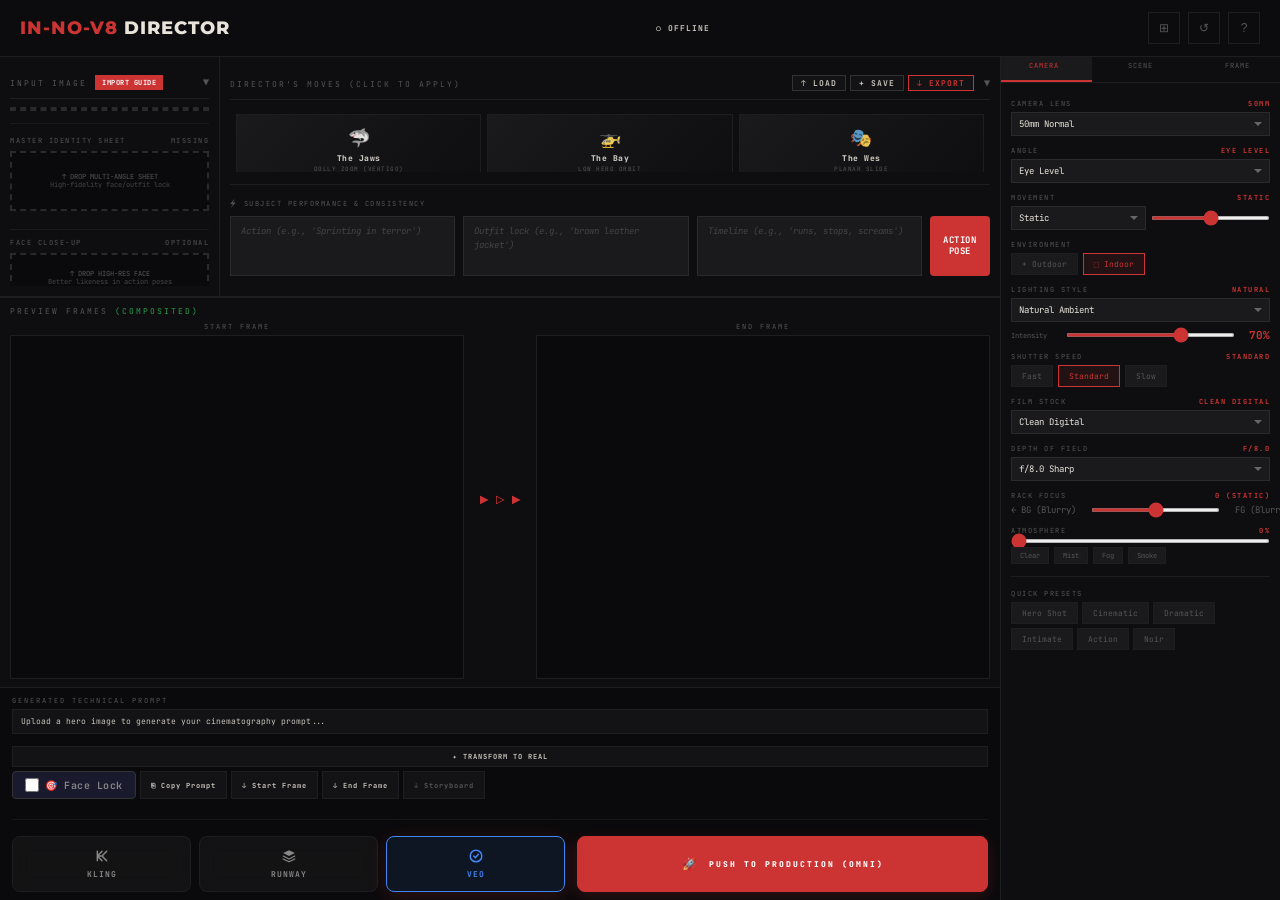
==== commit 4caebb86: "Production Update: Integrated video playback and download result overlay." ====
--- a/app.html
+++ b/app.html
@@ -626,6 +626,24 @@
     </div>
   </div>
 
+  <!-- PRODUCTION RESULT OVERLAY -->
+  <div id="productionResultOverlay" class="result-overlay">
+    <div class="result-box">
+      <div class="result-header">
+        <span class="result-badge">FINAL BAKE</span>
+        <button onclick="closeResultOverlay()" class="result-close">&times;</button>
+      </div>
+      <div class="result-video-container">
+        <video id="resultVideo" controls autoplay playsinline loop></video>
+      </div>
+      <div class="result-actions">
+        <a id="downloadBtn" href="#" download="a-cam-render.mp4" class="download-btn">
+          <span class="icon">💾</span> DOWNLOAD VIDEO
+        </a>
+      </div>
+    </div>
+  </div>
+
   <div id="charHelpModal" class="modal-overlay">
     <div class="modal-content">
       <div class="modal-header">
--- a/css/styles.css
+++ b/css/styles.css
@@ -1,4 +1,3 @@
-
 .ai-progress-container {
   width: 100%;
 }
@@ -524,6 +523,69 @@
 @keyframes progressPulse{0%,100%{opacity:1}50%{opacity:0.7}}
 .progress-status{font-size:8px;color:var(--dim);margin-top:8px;letter-spacing:0.5px}
 
+/* RENDER PROGRESS OVERLAY (Premium Floating Style) */
+#renderProgressOverlay {
+    position: fixed;
+    top: 50%;
+    left: 50%;
+    transform: translate(-50%, -50%);
+    width: 320px;
+    background: rgba(26, 26, 28, 0.95);
+    backdrop-filter: blur(25px);
+    border: 1px solid rgba(255, 255, 255, 0.1);
+    box-shadow: 0 30px 60px rgba(0, 0, 0, 0.9), 0 0 30px rgba(204, 51, 51, 0.2);
+    padding: 28px;
+    border-radius: 16px;
+    z-index: 10000;
+    text-align: center;
+    animation: floatingAppear 0.5s cubic-bezier(0.18, 0.89, 0.32, 1.28);
+}
+
+@keyframes floatingAppear {
+    from { opacity: 0; transform: translate(-50%, -40%) scale(0.9); }
+    to { opacity: 1; transform: translate(-50%, -50%) scale(1); }
+}
+
+.render-progress-title {
+    color: #fff;
+    font-size: 11px;
+    font-weight: 900;
+    letter-spacing: 3px;
+    margin-bottom: 20px;
+    text-shadow: 0 0 10px rgba(255, 255, 255, 0.2);
+}
+
+.render-progress-track {
+    width: 100%;
+    height: 6px;
+    background: rgba(255, 255, 255, 0.05);
+    border-radius: 3px;
+    overflow: hidden;
+    margin-bottom: 16px;
+    border: 1px solid rgba(255, 255, 255, 0.05);
+}
+
+.render-progress-fill {
+    height: 100%;
+    width: 8%;
+    background: linear-gradient(90deg, #cc3333, #ff4444);
+    box-shadow: 0 0 15px rgba(204, 51, 51, 0.6);
+    transition: width 0.4s ease;
+}
+
+.render-progress-status {
+    color: #aaa;
+    font-size: 10px;
+    letter-spacing: 1.5px;
+    margin-bottom: 6px;
+}
+
+.render-progress-time {
+    color: #444;
+    font-size: 10px;
+    font-weight: bold;
+}
+
 /* SCROLLBAR */
 ::-webkit-scrollbar{width:6px;height:6px}
 ::-webkit-scrollbar-track{background:var(--bg)}
@@ -565,3 +627,107 @@
 .storyboard-label{font-size:5px;color:var(--dim);letter-spacing:0.3px;text-transform:uppercase;margin-top:1px;text-align:center}
 .storyboard-empty{color:#333;font-size:10px}
 
+/* PRODUCTION RESULT OVERLAY (Premium integrated player) */
+.result-overlay {
+    position: fixed;
+    top: 0; left: 0; right: 0; bottom: 0;
+    background: rgba(0, 0, 0, 0.95);
+    backdrop-filter: blur(20px);
+    z-index: 20000;
+    display: none;
+    align-items: center;
+    justify-content: center;
+    padding: 20px;
+    animation: fadeIn 0.4s ease;
+}
+
+.result-overlay.active { display: flex; }
+
+.result-box {
+    width: 100%;
+    max-width: 900px;
+    background: #0a0a0c;
+    border: 1px solid rgba(255, 255, 255, 0.1);
+    box-shadow: 0 50px 100px rgba(0, 0, 0, 0.9), 0 0 50px rgba(204, 51, 51, 0.1);
+    border-radius: 20px;
+    overflow: hidden;
+    display: flex;
+    flex-direction: column;
+}
+
+.result-header {
+    display: flex;
+    align-items: center;
+    justify-content: space-between;
+    padding: 16px 20px;
+    border-bottom: 1px solid rgba(255, 255, 255, 0.05);
+    background: rgba(255, 255, 255, 0.02);
+}
+
+.result-badge {
+    font-size: 10px;
+    font-weight: 900;
+    letter-spacing: 2.5px;
+    color: var(--accent);
+    text-transform: uppercase;
+}
+
+.result-close {
+    background: none;
+    border: none;
+    color: #888;
+    font-size: 24px;
+    cursor: pointer;
+    transition: color 0.2s;
+}
+
+.result-close:hover { color: #fff; }
+
+.result-video-container {
+    width: 100%;
+    aspect-ratio: 16/9;
+    background: #000;
+    display: flex;
+    align-items: center;
+    justify-content: center;
+}
+
+.result-video-container video {
+    width: 100%;
+    height: 100%;
+    display: block;
+}
+
+.result-actions {
+    padding: 24px;
+    display: flex;
+    justify-content: center;
+    background: rgba(255, 255, 255, 0.01);
+}
+
+.download-btn {
+    display: inline-flex;
+    align-items: center;
+    gap: 12px;
+    padding: 16px 32px;
+    background: linear-gradient(135deg, #cc3333, #ff4444);
+    color: #fff;
+    text-decoration: none;
+    font-size: 11px;
+    font-weight: 800;
+    letter-spacing: 2px;
+    border-radius: 12px;
+    transition: all 0.3s cubic-bezier(0.18, 0.89, 0.32, 1.28);
+    box-shadow: 0 10px 30px rgba(255, 68, 68, 0.3);
+}
+
+.download-btn:hover {
+    transform: translateY(-4px) scale(1.05);
+    box-shadow: 0 15px 40px rgba(255, 68, 68, 0.5);
+    filter: brightness(1.1);
+}
+
+@keyframes fadeIn {
+    from { opacity: 0; }
+    to { opacity: 1; }
+}
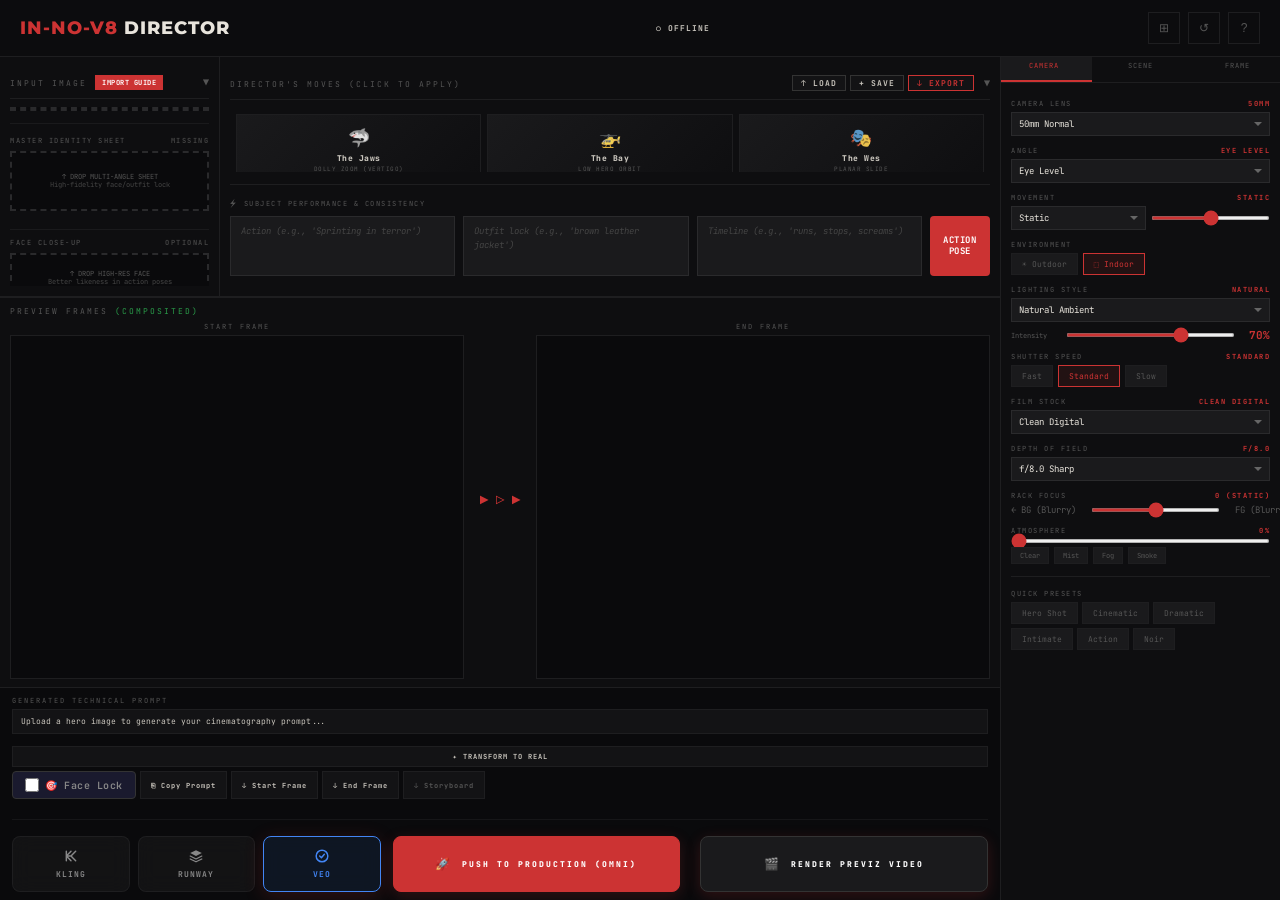
==== commit b0af9d75: "feat: added render previz video with 2.5D interpolation" ====
--- a/app.html
+++ b/app.html
@@ -606,6 +606,10 @@
           <button class="production-btn pulse-red" onclick="pushToProduction()">
             <span class="icon">🚀</span> PUSH TO PRODUCTION (OMNI)
           </button>
+          
+          <button class="production-btn" id="previzBtn" onclick="renderPrevizVideo()" style="background: #1a1a1c; border-color: #333; margin-left: 8px;">
+            <span class="icon">🎬</span> RENDER PREVIZ VIDEO
+          </button>
         </div>
       </div>
     </div>
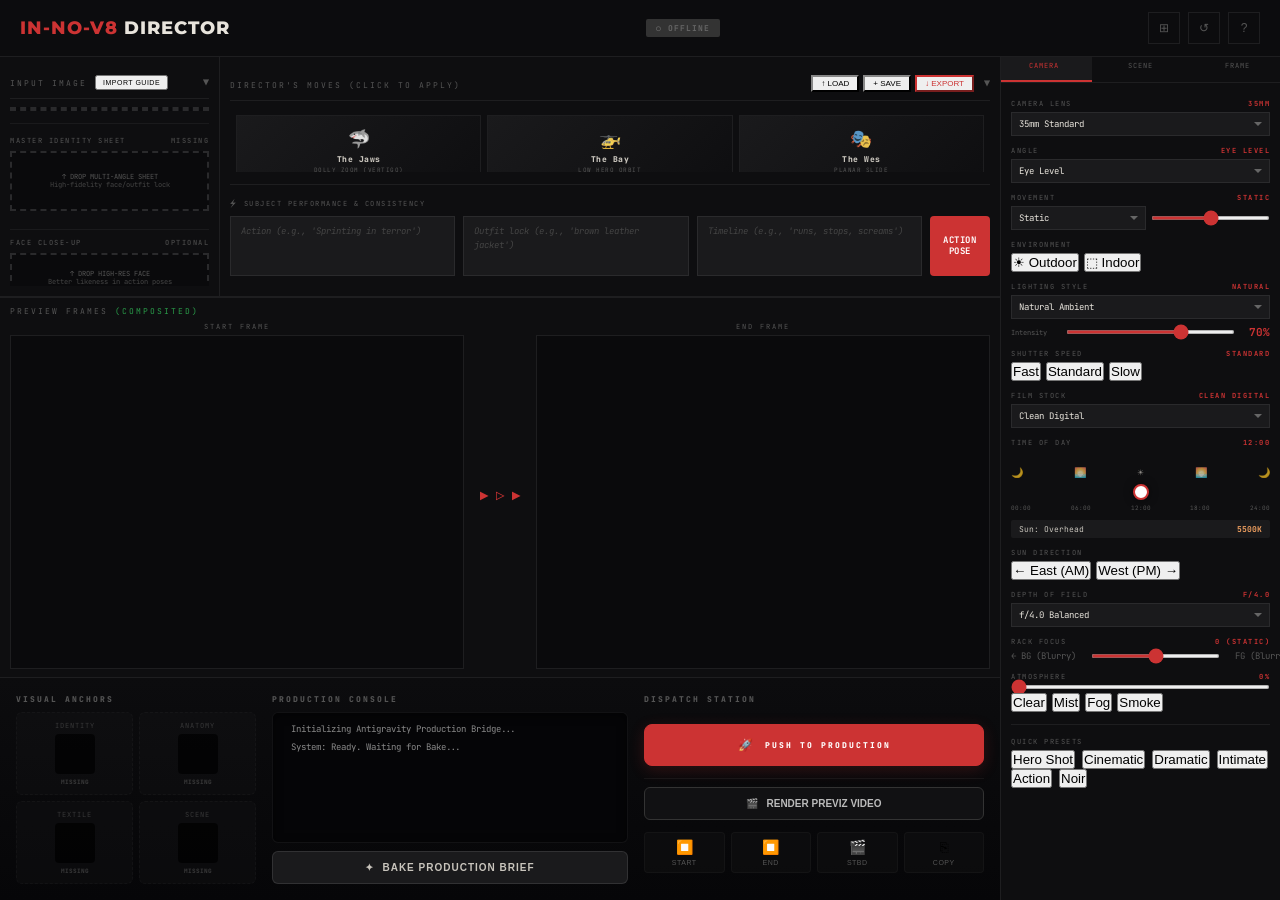
==== commit 2f7cb4ef: "feature: implement Antigravity Production Bridge and agentic hardening" ====
--- a/app.html
+++ b/app.html
@@ -579,40 +579,87 @@
     </div>
 
     <!-- PROMPT OUTPUT -->
-    <div class="prompt-section" id="promptSection">
-      <div class="prompt-label">Generated Technical Prompt</div>
-      <div class="prompt-box" id="promptBox">Upload a hero image to generate your cinematography prompt...</div>
-      <div class="prompt-actions">
-        <button class="btn btn-transform" onclick="transformToReal()">✦ Transform to Real</button>
-
-        <!-- Face Lock Toggle -->
-        <label class="face-lock-toggle"
-          title="Use high-res face close-up as end frame to preserve identity on close-ups">
-          <input type="checkbox" id="faceLockToggle" onchange="updateFaceLock()">
-          <span class="face-lock-label">🎯 Face Lock</span>
-        </label>
-
-        <button class="btn" onclick="copyPrompt()">⎘ Copy Prompt</button>
-        <button class="btn" onclick="exportStartFrame()">↓ Start Frame</button>
-        <button class="btn" onclick="exportEndFrame()">↓ End Frame</button>
-        <button class="btn btn-dim" onclick="saveStoryboard()">↓ Storyboard</button>
-
-        <!-- PRODUCTION ACTION ROW -->
-        <div class="production-row">
+    <!-- PRODUCTION BRIDGE -->
+    <div class="production-bridge" id="productionBridge">
+      
+      <!-- COLUMN 1: VISUAL ANCHORS -->
+      <div class="bridge-column anchors-column">
+        <div class="column-label">Visual Anchors</div>
+        <div class="anchor-grid">
+          <div id="anchorIdentity" class="anchor-bucket missing" title="Headshot / Face Fidelity">
+            <div class="bucket-label">Identity</div>
+            <div class="bucket-preview"></div>
+            <div class="bucket-status">MISSING</div>
+          </div>
+          <div id="anchorAnatomy" class="anchor-bucket missing" title="Full Body / Pose Anatomy">
+            <div class="bucket-label">Anatomy</div>
+            <div class="bucket-preview"></div>
+            <div class="bucket-status">MISSING</div>
+          </div>
+          <div id="anchorTextile" class="anchor-bucket missing" title="Outfit / Texture References">
+            <div class="bucket-label">Textile</div>
+            <div class="bucket-preview"></div>
+            <div class="bucket-status">MISSING</div>
+          </div>
+          <div id="anchorScene" class="anchor-bucket missing" title="Background Slate / Environment">
+            <div class="bucket-label">Scene</div>
+            <div class="bucket-preview"></div>
+            <div class="bucket-status">MISSING</div>
+          </div>
+        </div>
+      </div>
+
+      <!-- COLUMN 2: HARDENER CONSOLE -->
+      <div class="bridge-column console-column">
+        <div class="column-label">Production Console</div>
+        <div id="productionConsole" class="terminal-console">
+          <div class="console-line">Initializing Antigravity Production Bridge...</div>
+          <div class="console-line">System: Ready. Waiting for Bake...</div>
+        </div>
+        <button class="btn-bake" id="bakeBtn" onclick="Antigravity.bake()">
+          <span class="icon">✦</span> BAKE PRODUCTION BRIEF
+        </button>
+      </div>
+
+      <!-- COLUMN 3: DISPATCH STATION -->
+      <div class="bridge-column dispatch-column">
+        <div class="column-label">Dispatch Station</div>
+        <div class="dispatch-group cloud">
           <div class="model-badges" id="modelBadges">
-            <!-- Generated by JS: Kling, Runway, Veo SVGs -->
-          </div>
-
-          <button class="production-btn pulse-red" onclick="pushToProduction()">
-            <span class="icon">🚀</span> PUSH TO PRODUCTION (OMNI)
+            <!-- Populated by JS -->
+          </div>
+          <button class="production-btn pulse-red" id="pushToProductionBtn" onclick="Antigravity.pushToProduction()">
+            <span class="icon">🚀</span> PUSH TO PRODUCTION
+          </button>
+        </div>
+
+        <div class="dispatch-group local">
+          <button class="previz-btn" onclick="renderPrevizVideo()">
+            <span class="icon">🎬</span> RENDER PREVIZ VIDEO
           </button>
           
-          <button class="production-btn" id="previzBtn" onclick="renderPrevizVideo()" style="background: #1a1a1c; border-color: #333; margin-left: 8px;">
-            <span class="icon">🎬</span> RENDER PREVIZ VIDEO
-          </button>
+          <div class="utility-bar">
+            <button class="util-btn" onclick="exportStartFrame()" title="Export Start Frame">
+              <span class="icon">⏹️</span>
+              <span class="util-label">Start</span>
+            </button>
+            <button class="util-btn" onclick="exportEndFrame()" title="Export End Frame">
+              <span class="icon">⏹️</span>
+              <span class="util-label">End</span>
+            </button>
+            <button class="util-btn" onclick="saveStoryboard()" title="Export Storyboard">
+              <span class="icon">🎬</span>
+              <span class="util-label">Stbd</span>
+            </button>
+            <button class="util-btn" onclick="copyPrompt()" title="Copy Technical Prompt">
+              <span class="icon">⎘</span>
+              <span class="util-label">Copy</span>
+            </button>
+          </div>
         </div>
       </div>
     </div>
+
 
   </main>
 
--- a/css/styles.css
+++ b/css/styles.css
@@ -256,7 +256,7 @@
 .env-preset:hover{border-color:#444;background:#222}
 .env-preset.active{border-color:var(--accent);background:rgba(204,51,51,0.15)}
 .env-preset-name{font-size:7px;font-weight:700;color:var(--text);margin-bottom:2px}
-.env-preset-desc{font-size:6px;color:var(--dim);line-height:1.3;display:-webkit-box;-webkit-line-clamp:2;-webkit-box-orient:vertical;overflow:hidden}
+.env-preset-desc{font-size:6px;color:var(--dim);line-height:1.3;display:-webkit-box;-webkit-line-clamp:2;line-clamp:2;-webkit-box-orient:vertical;overflow:hidden}
 
 /* DIRECTOR PRESETS - Iconic Moves */
 .director-preset {
@@ -376,45 +376,248 @@
 .frame-preview canvas{width:100%;height:100%;object-fit:contain}
 .frame-connector{font-size:14px;color:var(--accent);padding:0 6px;display:flex;align-items:center}
 
-/* PROMPT OUTPUT - Anchored at bottom, always fully visible */
-.prompt-section{grid-column:1 / 3;grid-row:3;padding:8px 12px;background:#0a0a0c;border-top:1px solid var(--border)}
-.prompt-label{font-size:7px;letter-spacing:2px;color:var(--dim);text-transform:uppercase;white-space:nowrap}
-.prompt-box{background:#131315;border:1px solid var(--border);padding:6px 8px;font-size:8px;color:var(--text);line-height:1.4;max-height:36px;overflow-y:auto;margin:4px 0}
-.prompt-box.has-analysis{border-color:var(--success);background:rgba(42,157,74,0.05)}
-.prompt-actions{display:flex;gap:4px;flex-wrap:wrap}
-.btn{padding:5px 10px;font-size:7px;font-weight:700;letter-spacing:1px;cursor:pointer;font-family:inherit;border:1px solid var(--border);background:var(--card);color:var(--text);transition:all 0.15s}
-.btn:hover{border-color:var(--accent);color:var(--accent)}
-.btn-primary{background:var(--accent);border-color:var(--accent);color:#fff}
-.btn-primary:hover{background:#e03030;border-color:#e03030;color:#fff}
-.btn-dim{color:var(--dim)}
-
-/* CHIPS */
-.chip{padding:5px 10px;font-size:8px;background:#1a1a1c;border:1px solid var(--border);color:var(--dim);cursor:pointer;font-family:inherit;transition:all 0.15s}
-.chip:hover{border-color:#444;color:var(--text)}
-.chip.active{border-color:var(--accent);color:var(--accent);background:rgba(204,51,51,0.1)}
-.chip-mini{padding:3px 8px;font-size:7px}
-.preset-row{display:flex;flex-wrap:wrap;gap:4px}
-
-/* RATIO CHIPS */
-.ratio-chips{display:grid;grid-template-columns:repeat(3,1fr);gap:4px}
-
-/* OVERLAY TOGGLES */
-.overlay-toggles{display:flex;flex-direction:column;gap:6px;margin-top:6px}
-.toggle-label{display:flex;align-items:center;gap:8px;cursor:pointer;font-size:9px;color:var(--dim)}
-.toggle-label:hover{color:var(--text)}
-.toggle-label input{accent-color:var(--accent)}
-.toggle-text{flex:1}
-
-/* PRODUCTION ACTION ROW */
-.production-row {
-    display: flex;
-    align-items: stretch;
-    gap: 12px;
-    width: 100%;
-    margin-top: 16px;
-    border-top: 1px solid rgba(255, 255, 255, 0.05);
-    padding-top: 16px;
-}
+/* ═══════════════════════════════════════════════════════════════════════════
+   PRODUCTION BRIDGE — Unified Virtual Production Hub
+   ═══════════════════════════════════════════════════════════════════════════ */
+.production-bridge {
+  grid-column: 1 / 3;
+  grid-row: 3;
+  display: grid;
+  grid-template-columns: 240px 1fr 340px;
+  gap: 16px;
+  padding: 16px;
+  background: linear-gradient(to bottom, #0c0c0e, #060608);
+  border-top: 1px solid var(--border);
+  min-height: 180px;
+}
+
+.bridge-column {
+  display: flex;
+  flex-direction: column;
+  gap: 8px;
+}
+
+.column-label {
+  font-size: 8px;
+  letter-spacing: 2px;
+  color: var(--dim);
+  text-transform: uppercase;
+  font-weight: 800;
+}
+
+/* COLUMN 1: ANCHORS */
+.anchor-grid {
+  display: grid;
+  grid-template-columns: 1fr 1fr;
+  grid-template-rows: 1fr 1fr;
+  gap: 6px;
+  flex: 1;
+}
+
+.anchor-bucket {
+  background: rgba(20, 20, 22, 0.6);
+  border: 1px solid rgba(255, 255, 255, 0.05);
+  border-radius: 6px;
+  padding: 8px;
+  display: flex;
+  flex-direction: column;
+  align-items: center;
+  justify-content: center;
+  gap: 4px;
+  position: relative;
+  transition: all 0.3s cubic-bezier(0.4, 0, 0.2, 1);
+  overflow: hidden;
+}
+
+.anchor-bucket:hover {
+  background: rgba(30, 30, 32, 0.8);
+  border-color: rgba(255, 255, 255, 0.1);
+}
+
+.anchor-bucket.locked {
+  border-color: var(--success);
+  background: rgba(42, 157, 74, 0.05);
+}
+
+.anchor-bucket.missing {
+  border-style: dashed;
+  opacity: 0.6;
+}
+
+.bucket-label {
+  font-size: 7px;
+  color: var(--dim);
+  text-transform: uppercase;
+  letter-spacing: 1px;
+}
+
+.bucket-preview {
+  width: 40px;
+  height: 40px;
+  background: #000;
+  border-radius: 4px;
+  background-size: cover;
+  background-position: center;
+  filter: grayscale(1) brightness(0.8);
+}
+
+.anchor-bucket.locked .bucket-preview {
+  filter: grayscale(0) brightness(1);
+  box-shadow: 0 0 10px rgba(42, 157, 74, 0.2);
+}
+
+.bucket-status {
+  font-size: 6px;
+  font-weight: 900;
+  color: var(--dim);
+}
+
+.anchor-bucket.locked .bucket-status {
+  color: var(--success);
+}
+
+/* COLUMN 2: CONSOLE */
+.terminal-console {
+  flex: 1;
+  background: #050507;
+  border: 1px solid rgba(255, 255, 255, 0.05);
+  border-radius: 6px;
+  padding: 10px;
+  font-family: 'JetBrains Mono', monospace;
+  font-size: 9px;
+  color: #888;
+  line-height: 1.5;
+  overflow-y: auto;
+  box-shadow: inset 0 2px 10px rgba(0,0,0,0.5);
+}
+
+.console-line {
+  margin-bottom: 4px;
+  border-left: 2px solid transparent;
+  padding-left: 6px;
+}
+
+.console-line.reasoning {
+  color: var(--accent);
+  border-left-color: var(--accent);
+  animation: consolePulse 2s infinite;
+}
+
+.console-line.success {
+  color: var(--success);
+  border-left-color: var(--success);
+}
+
+@keyframes consolePulse {
+  0% { opacity: 0.7; }
+  50% { opacity: 1; }
+  100% { opacity: 0.7; }
+}
+
+.btn-bake {
+  background: #1a1a1c;
+  border: 1px solid rgba(255, 255, 255, 0.1);
+  color: var(--text);
+  padding: 10px;
+  font-size: 10px;
+  font-weight: 800;
+  letter-spacing: 1px;
+  cursor: pointer;
+  border-radius: 6px;
+  transition: all 0.2s;
+  display: flex;
+  align-items: center;
+  justify-content: center;
+  gap: 8px;
+}
+
+.btn-bake:hover {
+  background: #252528;
+  border-color: var(--accent);
+  color: var(--accent);
+}
+
+.btn-bake.active {
+  background: var(--accent);
+  color: #fff;
+  border-color: var(--accent);
+  box-shadow: 0 0 20px rgba(204, 51, 51, 0.3);
+}
+
+/* COLUMN 3: DISPATCH */
+.dispatch-group {
+  display: flex;
+  flex-direction: column;
+  gap: 12px;
+}
+
+.dispatch-group.cloud {
+  padding-bottom: 12px;
+  border-bottom: 1px solid rgba(255, 255, 255, 0.05);
+}
+
+.previz-btn {
+  background: #111113;
+  border: 1px solid #333;
+  color: #bbb;
+  padding: 10px;
+  font-size: 10px;
+  font-weight: 700;
+  cursor: pointer;
+  border-radius: 6px;
+  transition: all 0.2s;
+  display: flex;
+  align-items: center;
+  justify-content: center;
+  gap: 8px;
+}
+
+.previz-btn:hover {
+  background: #1a1a1c;
+  border-color: #666;
+  color: #fff;
+}
+
+.utility-bar {
+  display: grid;
+  grid-template-columns: repeat(4, 1fr);
+  gap: 6px;
+}
+
+.util-btn {
+  background: rgba(20, 20, 22, 0.4);
+  border: 1px solid rgba(255, 255, 255, 0.03);
+  padding: 6px 2px;
+  display: flex;
+  flex-direction: column;
+  align-items: center;
+  justify-content: center;
+  gap: 4px;
+  cursor: pointer;
+  transition: all 0.2s;
+  border-radius: 4px;
+}
+
+.util-btn:hover {
+  background: rgba(40, 40, 45, 0.6);
+  border-color: rgba(255, 255, 255, 0.1);
+}
+
+.util-btn .icon {
+  font-size: 14px;
+}
+
+.util-label {
+  font-size: 7px;
+  color: var(--dim);
+  text-transform: uppercase;
+  letter-spacing: 0.5px;
+}
+
+.util-btn:hover .util-label {
+  color: #aaa;
+}
+
 
 .model-badges {
     display: flex;
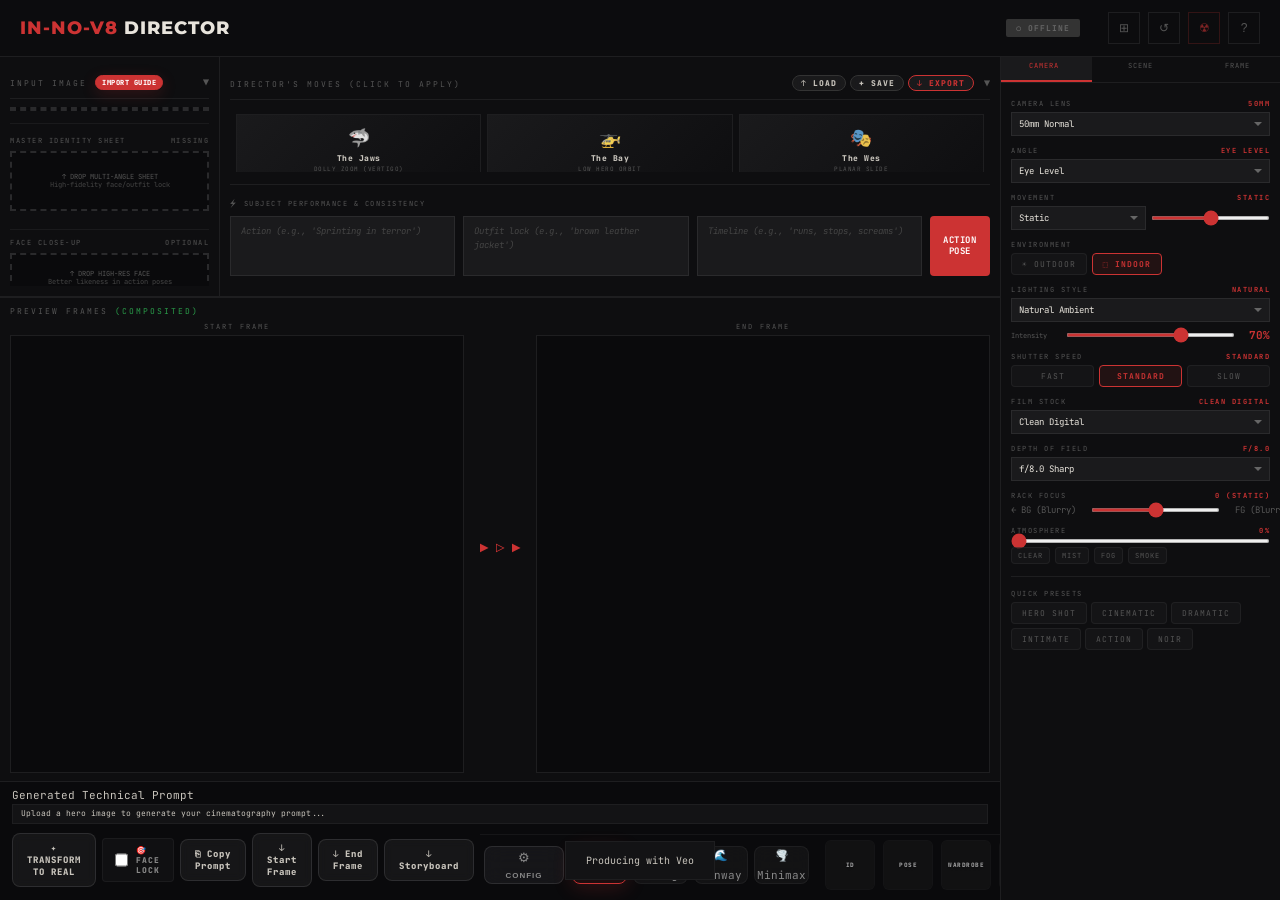
==== commit d4d1c882: "feat: Stabilize production pipeline with delegated polling and Pure Proxy bridge" ====
--- a/app.html
+++ b/app.html
@@ -27,8 +27,9 @@
     <div class="api-status offline" id="apiStatus">○ OFFLINE</div>
     <div class="header-icons">
       <button class="header-icon" onclick="resetLayout()" title="Reset Layout">⊞</button>
-      <button class="header-icon" onclick="resetAll()" title="Reset">↺</button>
-      <button class="header-icon" onclick="showInfo()" title="Info">?</button>
+      <button class="header-icon" title="Reset Controls" onclick="resetAll()">↺</button>
+      <button class="header-icon nuke-btn" title="Deep Reset (Clear Session)" onclick="resetDeep()">☢</button>
+      <button class="header-icon" title="Info" onclick="showInfo()">?</button>
     </div>
   </header>
 
@@ -579,87 +580,114 @@
     </div>
 
     <!-- PROMPT OUTPUT -->
-    <!-- PRODUCTION BRIDGE -->
-    <div class="production-bridge" id="productionBridge">
-      
-      <!-- COLUMN 1: VISUAL ANCHORS -->
-      <div class="bridge-column anchors-column">
-        <div class="column-label">Visual Anchors</div>
-        <div class="anchor-grid">
-          <div id="anchorIdentity" class="anchor-bucket missing" title="Headshot / Face Fidelity">
-            <div class="bucket-label">Identity</div>
-            <div class="bucket-preview"></div>
-            <div class="bucket-status">MISSING</div>
-          </div>
-          <div id="anchorAnatomy" class="anchor-bucket missing" title="Full Body / Pose Anatomy">
-            <div class="bucket-label">Anatomy</div>
-            <div class="bucket-preview"></div>
-            <div class="bucket-status">MISSING</div>
-          </div>
-          <div id="anchorTextile" class="anchor-bucket missing" title="Outfit / Texture References">
-            <div class="bucket-label">Textile</div>
-            <div class="bucket-preview"></div>
-            <div class="bucket-status">MISSING</div>
-          </div>
-          <div id="anchorScene" class="anchor-bucket missing" title="Background Slate / Environment">
-            <div class="bucket-label">Scene</div>
-            <div class="bucket-preview"></div>
-            <div class="bucket-status">MISSING</div>
-          </div>
-        </div>
-      </div>
-
-      <!-- COLUMN 2: HARDENER CONSOLE -->
-      <div class="bridge-column console-column">
-        <div class="column-label">Production Console</div>
-        <div id="productionConsole" class="terminal-console">
-          <div class="console-line">Initializing Antigravity Production Bridge...</div>
-          <div class="console-line">System: Ready. Waiting for Bake...</div>
-        </div>
-        <button class="btn-bake" id="bakeBtn" onclick="Antigravity.bake()">
-          <span class="icon">✦</span> BAKE PRODUCTION BRIEF
-        </button>
-      </div>
-
-      <!-- COLUMN 3: DISPATCH STATION -->
-      <div class="bridge-column dispatch-column">
-        <div class="column-label">Dispatch Station</div>
-        <div class="dispatch-group cloud">
-          <div class="model-badges" id="modelBadges">
-            <!-- Populated by JS -->
-          </div>
-          <button class="production-btn pulse-red" id="pushToProductionBtn" onclick="Antigravity.pushToProduction()">
-            <span class="icon">🚀</span> PUSH TO PRODUCTION
-          </button>
-        </div>
-
-        <div class="dispatch-group local">
-          <button class="previz-btn" onclick="renderPrevizVideo()">
-            <span class="icon">🎬</span> RENDER PREVIZ VIDEO
-          </button>
-          
-          <div class="utility-bar">
-            <button class="util-btn" onclick="exportStartFrame()" title="Export Start Frame">
-              <span class="icon">⏹️</span>
-              <span class="util-label">Start</span>
-            </button>
-            <button class="util-btn" onclick="exportEndFrame()" title="Export End Frame">
-              <span class="icon">⏹️</span>
-              <span class="util-label">End</span>
-            </button>
-            <button class="util-btn" onclick="saveStoryboard()" title="Export Storyboard">
-              <span class="icon">🎬</span>
-              <span class="util-label">Stbd</span>
-            </button>
-            <button class="util-btn" onclick="copyPrompt()" title="Copy Technical Prompt">
-              <span class="icon">⎘</span>
-              <span class="util-label">Copy</span>
-            </button>
-          </div>
-        </div>
-      </div>
-    </div>
-
+    <div class="prompt-section" id="promptSection">
+      <div class="prompt-label">Generated Technical Prompt</div>
+      <div class="prompt-box" id="promptBox">Upload a hero image to generate your cinematography prompt...</div>
+      <div class="prompt-actions">
+        <button class="btn btn-transform" onclick="transformToReal()">✦ Transform to Real</button>
+
+        <!-- Face Lock Toggle -->
+        <label class="face-lock-toggle"
+          title="Use high-res face close-up as end frame to preserve identity on close-ups">
+          <input type="checkbox" id="faceLockToggle" onchange="updateFaceLock()">
+          <span class="face-lock-label">🎯 Face Lock</span>
+        </label>
+
+        <button class="btn" onclick="copyPrompt()">⎘ Copy Prompt</button>
+        <button class="btn" onclick="exportStartFrame()">↓ Start Frame</button>
+        <button class="btn" onclick="exportEndFrame()">↓ End Frame</button>
+        <button class="btn btn-dim" onclick="saveStoryboard()">↓ Storyboard</button>
+
+        <!-- PRODUCTION ACTION ROW -->
+        <div class="production-row">
+            <div class="production-actions-left">
+                <button class="btn-config model-badge" id="configToggleBtn" onclick="Antigravity.toggleGcpConfig(event)" title="GCP / API Configuration">
+                    <span class="model-icon">⚙</span>
+                    <span class="model-name">Config</span>
+                </button>
+                <div class="model-badges" id="modelBadges">
+                    <!-- Generated by JS: Kling, Runway, Veo SVGs -->
+                </div>
+            </div>
+
+          <!-- ANCHOR BUCKETS (AGENTIC HARDENING) -->
+          <div class="anchor-buckets" id="anchorBuckets">
+            <div class="anchor-bucket missing" id="anchorIdentity" title="Identity Anchor (Subject Face)">
+              <div class="bucket-preview"></div>
+              <div class="bucket-label">ID</div>
+            </div>
+            <div class="anchor-bucket missing" id="anchorAnatomy" title="Anatomy Anchor (Subject Pose)">
+              <div class="bucket-preview"></div>
+              <div class="bucket-label">POSE</div>
+            </div>
+            <div class="anchor-bucket missing" id="anchorOutfit" title="Outfit Anchor (Wardrobe Details)">
+              <div class="bucket-preview"></div>
+              <div class="bucket-label">WARDROBE</div>
+            </div>
+            <div class="anchor-bucket missing" id="anchorScene" title="Scene Anchor (Environment Details)">
+              <div class="bucket-preview"></div>
+              <div class="bucket-label">SCENE</div>
+            </div>
+          </div>
+
+          <div class="production-actions-right">
+            <button class="bake-btn" id="bakeBtn" onclick="Antigravity.bake()">
+              <span class="icon">♨</span> BAKE BRIEF
+            </button>
+            <button class="previz-btn" id="previzBtn" onclick="renderPrevizVideo()">
+              <span class="icon">🎬</span> PREVIZ
+            </button>
+            <button class="production-btn pulse-red" onclick="pushToProduction()">
+              <span class="icon">🚀</span> PUSH TO PRODUCTION (OMNI)
+            </button>
+          </div>
+        </div>
+      </div>
+    </div>
+
+    <!-- GCP CONFIG PANEL (Restored) -->
+    <div id="gcpConfigPanel" class="gcp-config-overlay" style="display:none">
+      <div class="config-box">
+        <div class="config-header">
+          <h3>Production Engine Configuration</h3>
+          <button onclick="toggleGcpConfig()" class="close-btn">&times;</button>
+        </div>
+        <div class="config-body">
+          <div class="config-group">
+            <label>Vertex AI Project ID</label>
+            <input type="text" id="gcpProjectId" placeholder="your-project-id" class="config-input">
+          </div>
+          <div class="config-group">
+            <label>Vertex AI Region</label>
+            <input type="text" id="gcpRegion" value="us-central1" class="config-input">
+          </div>
+          <div class="config-group">
+            <label>Vertex AI Access Token (Manual Override)</label>
+            <input type="password" id="gcpAccessToken" placeholder="Optional: Paste token if bridge is inactive" class="config-input">
+          </div>
+          <div class="config-group">
+            <label>AI Studio / Gemini API Key (Zero-Billing Fallback)</label>
+            <input type="password" id="acam_gemini_key" placeholder="AI Studio Key" class="config-input">
+          </div>
+          <div class="config-group">
+            <label>Fal.ai Key (Runway Gen-3)</label>
+            <input type="password" id="acam_fal_key" placeholder="Fal key" class="config-input">
+          </div>
+          <p class="config-note">Keys are stored locally in your browser (LocalStorage).</p>
+        </div>
+      </div>
+    </div>
+
+    <!-- PRODUCTION CONSOLE (Popup Style) -->
+    <div id="productionConsoleContainer" class="production-console-popup" style="display:none">
+      <div class="console-header">
+        <span class="console-title">ANTIGRAVITY HARDENER LOG</span>
+        <button onclick="document.getElementById('productionConsoleContainer').style.display='none'" class="close-btn">&times;</button>
+      </div>
+      <div id="productionConsole" class="console-body">
+        <div class="console-line">Ready for bake...</div>
+      </div>
+    </div>
 
   </main>
 
@@ -731,6 +759,7 @@
     </div>
   </div>
 
+  <script src="js/persistence.js"></script>
   <script src="js/state.js"></script>
   <script src="js/renderer.js"></script>
   <script src="js/api.js"></script>
--- a/css/styles.css
+++ b/css/styles.css
@@ -151,9 +151,11 @@
 .header{padding:12px 20px;border-bottom:1px solid var(--border);display:flex;align-items:center;gap:16px;background:#0c0c0e;flex-shrink:0}
 .header h1{font-family:'Montserrat',sans-serif;font-size:18px;font-weight:800;letter-spacing:1px;color:#e8e4dc}
 .header h1 span{color:var(--accent)}
-.header-icons{display:flex;gap:8px;margin-left:auto}
-.header-icon{width:32px;height:32px;border:1px solid var(--border);background:transparent;color:var(--dim);display:flex;align-items:center;justify-content:center;cursor:pointer;font-size:12px}
+.header-icons{display:flex;gap:8px}
+.header-icon{width:32px;height:32px;border:1px solid var(--border);background:transparent;color:var(--dim);display:flex;align-items:center;justify-content:center;cursor:pointer;font-size:12px;transition:all 0.2s}
 .header-icon:hover{border-color:var(--accent);color:var(--text)}
+.header-icon.nuke-btn{color:rgba(204,51,51,0.6);border-color:rgba(204,51,51,0.2)}
+.header-icon.nuke-btn:hover{background:var(--accent);color:#fff;border-color:var(--accent);box-shadow:0 0 15px rgba(204,51,51,0.4)}
 
 /* API STATUS INDICATOR */
 .api-status{font-size:8px;padding:4px 10px;border-radius:2px;margin-left:auto;margin-right:12px;font-weight:700;letter-spacing:1px}
@@ -256,7 +258,7 @@
 .env-preset:hover{border-color:#444;background:#222}
 .env-preset.active{border-color:var(--accent);background:rgba(204,51,51,0.15)}
 .env-preset-name{font-size:7px;font-weight:700;color:var(--text);margin-bottom:2px}
-.env-preset-desc{font-size:6px;color:var(--dim);line-height:1.3;display:-webkit-box;-webkit-line-clamp:2;line-clamp:2;-webkit-box-orient:vertical;overflow:hidden}
+.env-preset-desc{font-size:6px;color:var(--dim);line-height:1.3;display:-webkit-box;-webkit-line-clamp:2;-webkit-box-orient:vertical;overflow:hidden}
 
 /* DIRECTOR PRESETS - Iconic Moves */
 .director-preset {
@@ -376,248 +378,252 @@
 .frame-preview canvas{width:100%;height:100%;object-fit:contain}
 .frame-connector{font-size:14px;color:var(--accent);padding:0 6px;display:flex;align-items:center}
 
-/* ═══════════════════════════════════════════════════════════════════════════
-   PRODUCTION BRIDGE — Unified Virtual Production Hub
-   ═══════════════════════════════════════════════════════════════════════════ */
-.production-bridge {
-  grid-column: 1 / 3;
-  grid-row: 3;
-  display: grid;
-  grid-template-columns: 240px 1fr 340px;
-  gap: 16px;
-  padding: 16px;
-  background: linear-gradient(to bottom, #0c0c0e, #060608);
-  border-top: 1px solid var(--border);
-  min-height: 180px;
-}
-
-.bridge-column {
-  display: flex;
-  flex-direction: column;
-  gap: 8px;
-}
-
-.column-label {
-  font-size: 8px;
-  letter-spacing: 2px;
-  color: var(--dim);
-  text-transform: uppercase;
-  font-weight: 800;
-}
-
-/* COLUMN 1: ANCHORS */
-.anchor-grid {
-  display: grid;
-  grid-template-columns: 1fr 1fr;
-  grid-template-rows: 1fr 1fr;
-  gap: 6px;
-  flex: 1;
+/* QUICK PRESETS PRESETS */
+.preset-row{display:flex;flex-wrap:wrap;gap:4px}
+
+/* PRODUCTION HUB OPTIMIZATION */
+.prompt-section {
+    grid-column: 1 / 3;
+    grid-row: 3;
+    padding: 6px 12px;
+    background: #0a0a0c;
+    border-top: 1px solid var(--border);
+    max-height: 200px; /* Increased to fit production row */
+    overflow-y: auto;
+}
+.prompt-box {
+    background: #131315;
+    border: 1px solid var(--border);
+    padding: 4px 8px;
+    font-size: 8px;
+    color: var(--text);
+    line-height: 1.2;
+    max-height: 24px;
+    overflow-y: auto;
+    margin: 2px 0;
+}
+.production-row {
+    display: flex;
+    align-items: center;
+    justify-content: space-between;
+    gap: 16px;
+    width: 100%;
+    margin-top: 8px;
+    padding: 0 4px;
+    border-top: 1px solid rgba(255, 255, 255, 0.05);
+    min-height: 60px;
+}
+
+.production-actions-left {
+    display: flex;
+    align-items: center;
+    gap: 12px;
+    flex: 1;
+}
+
+.btn-config.model-badge {
+    flex: 0 0 auto;
+    width: 80px;
+    height: 38px;
+    background: rgba(40, 40, 45, 0.4);
+    border: 1px solid rgba(255, 255, 255, 0.1);
+    display: flex;
+    align-items: center;
+    justify-content: center;
+    padding: 0 10px;
+}
+
+.btn-config.model-badge:hover {
+    background: rgba(60, 60, 65, 0.8);
+    border-color: var(--accent);
+}
+.model-badges {
+    flex: 2;
+    display: flex;
+    gap: 6px;
+}
+.model-badge {
+    padding: 6px 10px;
+    height: 38px;
+    background: rgba(26, 26, 28, 0.8);
+}
+.production-btn {
+    flex: 3;
+    padding: 8px 16px;
+    height: 40px;
+    font-size: 9px;
+    border-radius: 6px;
+}
+.btn-transform {
+    padding: 8px;
+    font-size: 9px;
+    margin-top: 0;
+    width: auto;
+}
+.prompt-actions {
+    display: flex;
+    gap: 6px;
+    align-items: center;
+    margin-top: 0;
+}
+.face-lock-toggle {
+    padding: 6px 12px;
+    background: rgba(26, 26, 28, 0.4);
+    border: 1px solid rgba(255, 255, 255, 0.05);
+    border-radius: 4px;
+    display: flex;
+    align-items: center;
+    gap: 8px;
+    cursor: pointer;
+    transition: all 0.2s;
+}
+
+.face-lock-toggle:hover {
+    background: rgba(255, 255, 255, 0.05);
+    border-color: var(--accent);
+}
+
+.face-lock-label {
+    font-size: 8px;
+    font-weight: 800;
+    letter-spacing: 1px;
+    text-transform: uppercase;
+}
+
+/* RATIO CHIPS */
+.ratio-chips{display:grid;grid-template-columns:repeat(3,1fr);gap:4px}
+
+/* OVERLAY TOGGLES */
+.overlay-toggles{display:flex;flex-direction:column;gap:6px;margin-top:6px}
+.toggle-label{display:flex;align-items:center;gap:8px;cursor:pointer;font-size:9px;color:var(--dim)}
+.toggle-label:hover{color:var(--text)}
+.toggle-label input{accent-color:var(--accent)}
+.toggle-text{flex:1}
+
+.anchor-buckets {
+    display: flex;
+    gap: 8px;
+    align-items: center;
 }
 
 .anchor-bucket {
-  background: rgba(20, 20, 22, 0.6);
-  border: 1px solid rgba(255, 255, 255, 0.05);
-  border-radius: 6px;
-  padding: 8px;
-  display: flex;
-  flex-direction: column;
-  align-items: center;
-  justify-content: center;
-  gap: 4px;
-  position: relative;
-  transition: all 0.3s cubic-bezier(0.4, 0, 0.2, 1);
-  overflow: hidden;
-}
-
-.anchor-bucket:hover {
-  background: rgba(30, 30, 32, 0.8);
-  border-color: rgba(255, 255, 255, 0.1);
-}
-
-.anchor-bucket.locked {
-  border-color: var(--success);
-  background: rgba(42, 157, 74, 0.05);
-}
-
-.anchor-bucket.missing {
-  border-style: dashed;
-  opacity: 0.6;
+    width: 42px;
+    height: 48px;
+    background: rgba(20, 20, 22, 0.6);
+    border: 1px solid rgba(255, 255, 255, 0.05);
+    border-radius: 6px;
+    display: flex;
+    flex-direction: column;
+    align-items: center;
+    justify-content: center;
+    gap: 4px;
+    cursor: default;
+    transition: all 0.3s ease;
+    padding: 0;
+}
+
+.anchor-bucket.anchored {
+    border-color: #2a9d4a;
+    box-shadow: 0 0 10px rgba(42, 157, 74, 0.4);
+    background: rgba(42, 157, 74, 0.1);
+}
+
+.bucket-preview {
+    width: 24px;
+    height: 24px;
+    background: #1a1a1c;
+    border-radius: 4px;
+    overflow: hidden;
+}
+
+.anchor-bucket.anchored .bucket-preview {
+    border: 1px solid rgba(42, 157, 74, 0.5);
 }
 
 .bucket-label {
-  font-size: 7px;
-  color: var(--dim);
-  text-transform: uppercase;
-  letter-spacing: 1px;
-}
-
-.bucket-preview {
-  width: 40px;
-  height: 40px;
-  background: #000;
-  border-radius: 4px;
-  background-size: cover;
-  background-position: center;
-  filter: grayscale(1) brightness(0.8);
-}
-
-.anchor-bucket.locked .bucket-preview {
-  filter: grayscale(0) brightness(1);
-  box-shadow: 0 0 10px rgba(42, 157, 74, 0.2);
-}
-
-.bucket-status {
-  font-size: 6px;
-  font-weight: 900;
-  color: var(--dim);
-}
-
-.anchor-bucket.locked .bucket-status {
-  color: var(--success);
-}
-
-/* COLUMN 2: CONSOLE */
-.terminal-console {
-  flex: 1;
-  background: #050507;
-  border: 1px solid rgba(255, 255, 255, 0.05);
-  border-radius: 6px;
-  padding: 10px;
-  font-family: 'JetBrains Mono', monospace;
-  font-size: 9px;
-  color: #888;
-  line-height: 1.5;
-  overflow-y: auto;
-  box-shadow: inset 0 2px 10px rgba(0,0,0,0.5);
-}
-
-.console-line {
-  margin-bottom: 4px;
-  border-left: 2px solid transparent;
-  padding-left: 6px;
-}
-
-.console-line.reasoning {
-  color: var(--accent);
-  border-left-color: var(--accent);
-  animation: consolePulse 2s infinite;
-}
-
-.console-line.success {
-  color: var(--success);
-  border-left-color: var(--success);
-}
-
-@keyframes consolePulse {
-  0% { opacity: 0.7; }
-  50% { opacity: 1; }
-  100% { opacity: 0.7; }
-}
-
-.btn-bake {
-  background: #1a1a1c;
-  border: 1px solid rgba(255, 255, 255, 0.1);
-  color: var(--text);
-  padding: 10px;
-  font-size: 10px;
-  font-weight: 800;
-  letter-spacing: 1px;
-  cursor: pointer;
-  border-radius: 6px;
-  transition: all 0.2s;
-  display: flex;
-  align-items: center;
-  justify-content: center;
-  gap: 8px;
-}
-
-.btn-bake:hover {
-  background: #252528;
-  border-color: var(--accent);
-  color: var(--accent);
-}
-
-.btn-bake.active {
-  background: var(--accent);
-  color: #fff;
-  border-color: var(--accent);
-  box-shadow: 0 0 20px rgba(204, 51, 51, 0.3);
-}
-
-/* COLUMN 3: DISPATCH */
-.dispatch-group {
-  display: flex;
-  flex-direction: column;
-  gap: 12px;
-}
-
-.dispatch-group.cloud {
-  padding-bottom: 12px;
-  border-bottom: 1px solid rgba(255, 255, 255, 0.05);
-}
-
-.previz-btn {
-  background: #111113;
-  border: 1px solid #333;
-  color: #bbb;
-  padding: 10px;
-  font-size: 10px;
-  font-weight: 700;
-  cursor: pointer;
-  border-radius: 6px;
-  transition: all 0.2s;
-  display: flex;
-  align-items: center;
-  justify-content: center;
-  gap: 8px;
-}
-
-.previz-btn:hover {
-  background: #1a1a1c;
-  border-color: #666;
-  color: #fff;
-}
-
-.utility-bar {
-  display: grid;
-  grid-template-columns: repeat(4, 1fr);
-  gap: 6px;
-}
-
-.util-btn {
-  background: rgba(20, 20, 22, 0.4);
-  border: 1px solid rgba(255, 255, 255, 0.03);
-  padding: 6px 2px;
-  display: flex;
-  flex-direction: column;
-  align-items: center;
-  justify-content: center;
-  gap: 4px;
-  cursor: pointer;
-  transition: all 0.2s;
-  border-radius: 4px;
-}
-
-.util-btn:hover {
-  background: rgba(40, 40, 45, 0.6);
-  border-color: rgba(255, 255, 255, 0.1);
-}
-
-.util-btn .icon {
-  font-size: 14px;
-}
-
-.util-label {
-  font-size: 7px;
-  color: var(--dim);
-  text-transform: uppercase;
-  letter-spacing: 0.5px;
-}
-
-.util-btn:hover .util-label {
-  color: #aaa;
-}
-
+    font-size: 6px;
+    font-weight: 800;
+    color: var(--dim);
+    text-transform: uppercase;
+}
+
+.anchor-bucket.anchored .bucket-label {
+    color: #2a9d4a;
+}
+
+/* GLOBAL CHIP STYLES */
+.chip {
+    background: rgba(26, 26, 28, 0.6);
+    border: 1px solid rgba(255, 255, 255, 0.05);
+    color: var(--dim);
+    padding: 5px 10px;
+    font-size: 8px;
+    font-family: inherit;
+    text-transform: uppercase;
+    letter-spacing: 1px;
+    cursor: pointer;
+    transition: all 0.2s;
+    border-radius: 4px;
+    outline: none;
+}
+
+.chip:hover {
+    background: rgba(255, 255, 255, 0.05);
+    color: var(--text);
+    border-color: rgba(255, 255, 255, 0.1);
+}
+
+.chip.active {
+    background: rgba(204, 51, 51, 0.1);
+    border-color: var(--accent);
+    color: var(--accent);
+    font-weight: bold;
+}
+
+.chip-mini {
+    padding: 3px 6px;
+    font-size: 7px;
+}
+
+.shutter-chip {
+    flex: 1;
+}
+
+/* SOURCE BUTTONS */
+.source-toggle {
+    display: flex;
+    gap: 4px;
+    background: #0a0a0c;
+    padding: 2px;
+    border-radius: 6px;
+    border: 1px solid var(--border);
+}
+
+.source-btn {
+    flex: 1;
+    background: transparent;
+    border: none;
+    color: var(--dim);
+    padding: 6px;
+    font-size: 8px;
+    cursor: pointer;
+    border-radius: 4px;
+    transition: all 0.2s;
+}
+
+.source-btn.active {
+    background: var(--card);
+    color: var(--accent);
+    box-shadow: 0 2px 8px rgba(0,0,0,0.4);
+}
+
+/* Sharp Rendering */
+canvas {
+    image-rendering: pixelated;
+    image-rendering: crisp-edges;
+}
+    padding-top: 8px;
+}
 
 .model-badges {
     display: flex;
@@ -930,7 +936,255 @@
     filter: brightness(1.1);
 }
 
-@keyframes fadeIn {
-    from { opacity: 0; }
-    to { opacity: 1; }
-}
+/* ANCHOR BUCKETS (AGENTIC HARDENING) */
+.anchor-buckets {
+  display: flex;
+  gap: 8px;
+  flex: 4;
+  justify-content: center;
+}
+.anchor-bucket {
+  width: 50px;
+  height: 50px;
+  background: rgba(26, 26, 28, 0.4);
+  border: 1px solid rgba(255, 255, 255, 0.05);
+  border-radius: 6px;
+  display: flex;
+  flex-direction: column;
+  align-items: center;
+  justify-content: center;
+  cursor: pointer;
+  transition: all 0.3s ease;
+  position: relative;
+  overflow: hidden;
+}
+.anchor-bucket.missing {
+  opacity: 0.6;
+  filter: grayscale(1);
+}
+.anchor-bucket:hover {
+  background: rgba(40, 40, 45, 0.8);
+  border-color: rgba(255, 255, 255, 0.15);
+  transform: translateY(-2px);
+}
+.anchor-bucket.has-content {
+  border-color: var(--accent);
+  background: rgba(204, 51, 51, 0.1);
+  box-shadow: 0 0 10px rgba(204, 51, 51, 0.2);
+  filter: none;
+  opacity: 1;
+}
+.bucket-preview {
+  width: 100%;
+  height: 100%;
+  position: absolute;
+  top: 0; left: 0;
+  background-size: cover;
+  background-position: center;
+  opacity: 0.8;
+}
+.bucket-label {
+  font-size: 6px;
+  font-weight: 900;
+  letter-spacing: 0.5px;
+  color: #fff;
+  z-index: 2;
+  text-shadow: 0 1px 3px rgba(0,0,0,0.8);
+  text-transform: uppercase;
+}
+
+/* PRODUCTION ACTION BUTTONS */
+.production-actions-left, .production-actions-right {
+  display: flex;
+  align-items: center;
+  gap: 8px;
+}
+
+.bake-btn {
+  padding: 10px 16px;
+  background: rgba(124, 58, 237, 0.1);
+  border: 1px solid rgba(124, 58, 237, 0.3);
+  border-radius: 8px;
+  color: #a78bfa;
+  font-family: inherit;
+  font-size: 9px;
+  font-weight: 800;
+  letter-spacing: 1.5px;
+  cursor: pointer;
+  transition: all 0.3s cubic-bezier(0.4, 0, 0.2, 1);
+  display: flex;
+  align-items: center;
+  gap: 8px;
+}
+
+.bake-btn:hover {
+  background: rgba(124, 58, 237, 0.2);
+  border-color: #7c3aed;
+  color: #fff;
+  transform: translateY(-1px);
+  box-shadow: 0 0 15px rgba(124, 58, 237, 0.3);
+}
+
+.previz-btn {
+  padding: 10px 16px;
+  background: rgba(59, 130, 246, 0.1);
+  border: 1px solid rgba(59, 130, 246, 0.3);
+  border-radius: 8px;
+  color: #60a5fa;
+  font-family: inherit;
+  font-size: 9px;
+  font-weight: 800;
+  letter-spacing: 1.5px;
+  cursor: pointer;
+  transition: all 0.3s cubic-bezier(0.4, 0, 0.2, 1);
+  display: flex;
+  align-items: center;
+  gap: 8px;
+}
+
+.previz-btn:hover {
+  background: rgba(59, 130, 246, 0.2);
+  border-color: #3b82f6;
+  color: #fff;
+  transform: translateY(-1px);
+  box-shadow: 0 0 15px rgba(59, 130, 246, 0.3);
+}
+
+.anchor-bucket.anchored {
+  outline: 2px solid #00ff00 !important;
+  box-shadow: 0 0 15px rgba(0, 255, 0, 0.4);
+}
+
+/* CINEMATIC BUTTON SIGNATURES (A-CAM RED / GLASS) */
+.btn {
+  border-radius: 8px;
+  font-family: inherit;
+  padding: 8px 14px;
+  font-size: 9px;
+  font-weight: 800;
+  letter-spacing: 1px;
+  cursor: pointer;
+  transition: all 0.2s;
+  border: 1px solid rgba(255, 255, 255, 0.1);
+  background: rgba(255, 255, 255, 0.05);
+  color: var(--text);
+  backdrop-filter: blur(5px);
+}
+.btn:hover {
+  background: rgba(255, 255, 255, 0.1);
+  border-color: rgba(255, 255, 255, 0.2);
+  color: #fff;
+}
+.btn-primary {
+  background: var(--accent);
+  border-color: var(--accent);
+  color: #fff;
+  box-shadow: 0 4px 15px rgba(204, 51, 51, 0.2);
+}
+.btn-primary:hover {
+  background: #ff4444;
+  border-color: #ff4444;
+  transform: translateY(-1px);
+  box-shadow: 0 6px 20px rgba(204, 51, 51, 0.4);
+}
+
+/* GCP CONFIG OVERLAY */
+.gcp-config-overlay {
+  position: fixed;
+  top: 0; left: 0; right: 0; bottom: 0;
+  background: rgba(0, 0, 0, 0.85);
+  backdrop-filter: blur(10px);
+  z-index: 10000;
+  display: flex;
+  align-items: center;
+  justify-content: center;
+}
+.config-box {
+  width: 400px;
+  background: #0e0e10;
+  border: 1px solid #333;
+  border-radius: 16px;
+  padding: 24px;
+}
+.config-header {
+  display: flex;
+  justify-content: space-between;
+  align-items: center;
+  margin-bottom: 20px;
+}
+.config-group {
+  margin-bottom: 15px;
+}
+.config-group label {
+  display: block;
+  font-size: 8px;
+  color: var(--dim);
+  text-transform: uppercase;
+  margin-bottom: 6px;
+}
+.config-input {
+  width: 100%;
+  background: #1a1a1c;
+  border: 1px solid #333;
+  color: #fff;
+  padding: 10px;
+  border-radius: 8px;
+  font-family: inherit;
+  font-size: 10px;
+}
+.config-note {
+  font-size: 8px;
+  color: var(--dim);
+  font-style: italic;
+  margin-top: 15px;
+}
+
+/* PRODUCTION CONSOLE POPUP */
+.production-console-popup {
+  position: absolute;
+  bottom: 120px;
+  left: 50%;
+  transform: translateX(-50%);
+  width: 450px;
+  max-height: 250px;
+  background: rgba(10, 10, 12, 0.95);
+  backdrop-filter: blur(20px);
+  border: 1px solid var(--accent);
+  border-radius: 12px;
+  z-index: 5000;
+  display: flex;
+  flex-direction: column;
+  box-shadow: 0 20px 50px rgba(0,0,0,0.9);
+}
+.console-header {
+  padding: 8px 12px;
+  background: rgba(204, 51, 51, 0.1);
+  border-bottom: 1px solid rgba(204, 51, 51, 0.2);
+  display: flex;
+  justify-content: space-between;
+  align-items: center;
+}
+.console-title {
+  font-size: 8px;
+  font-weight: 900;
+  letter-spacing: 2px;
+  color: var(--accent);
+}
+.console-body {
+  flex: 1;
+  padding: 12px;
+  overflow-y: auto;
+  font-family: 'JetBrains Mono', monospace;
+  font-size: 9px;
+  color: #fff;
+  line-height: 1.6;
+}
+.console-line {
+  margin-bottom: 4px;
+  border-left: 2px solid rgba(255, 255, 255, 0.05);
+  padding-left: 8px;
+}
+.console-line.cmd { color: #f59e0b; }
+.console-line.success { color: var(--success); }
+.console-line.error { color: #f87171; }
+.console-line.gemini { color: #7c3aed; }
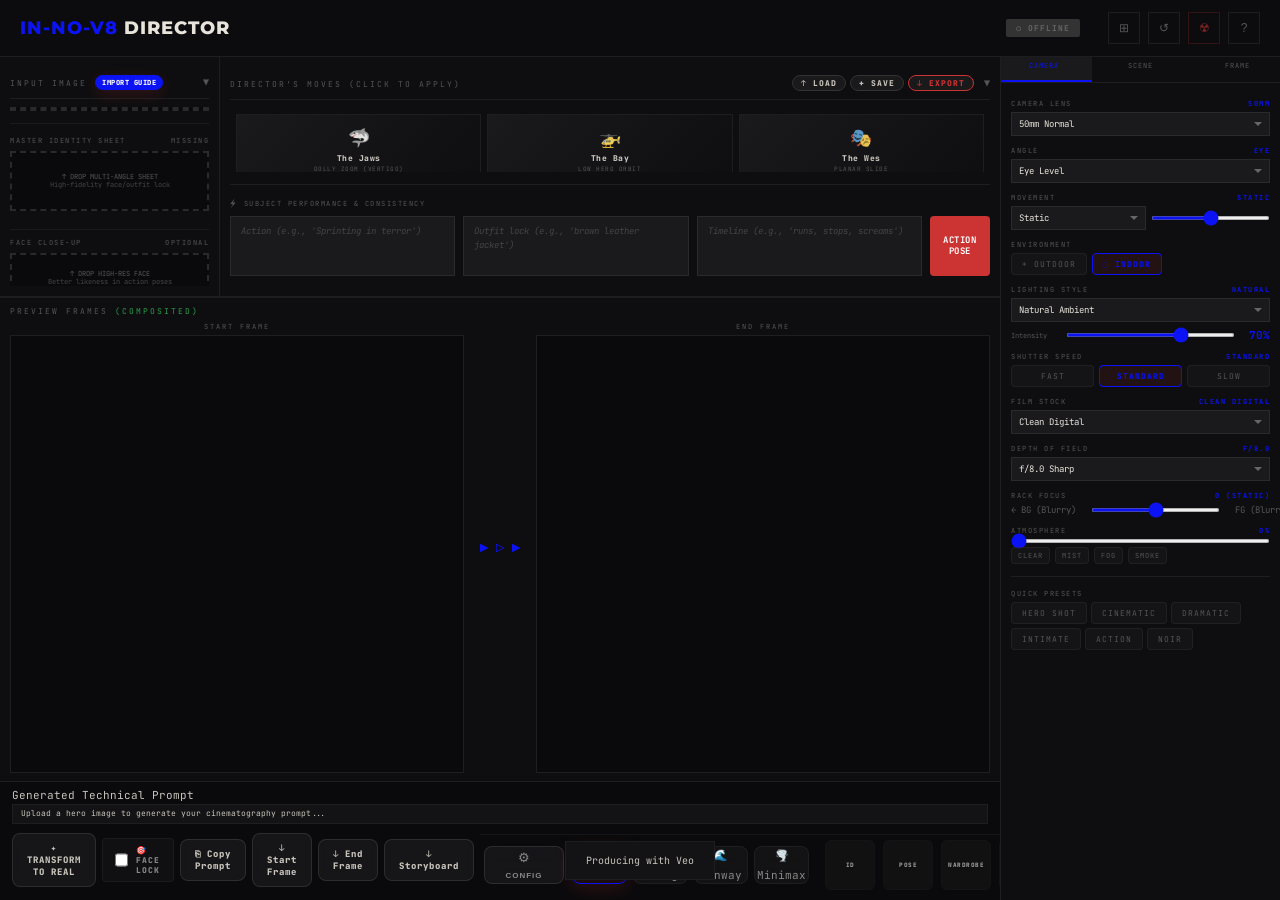
==== commit ebfdf6c2: "SaaS Transition: Pricing, Legal Footer, and Neon Blue Rebrand" ====
--- a/app.html
+++ b/app.html
@@ -7,7 +7,7 @@
   <title>▶ A-CAM — Director's Interface</title>
   <link rel="manifest" href="manifest.json">
   <link rel="icon"
-    href="data:image/svg+xml,<svg xmlns='http://www.w3.org/2000/svg' viewBox='0 0 100 100'><rect width='100' height='100' fill='%230a0a0a'/><text x='50' y='68' text-anchor='middle' font-size='60' fill='%23cc3333'>▶</text></svg>">
+    href="data:image/svg+xml,<svg xmlns='http://www.w3.org/2000/svg' viewBox='0 0 100 100'><rect width='100' height='100' fill='%230a0a0a'/><text x='50' y='68' text-anchor='middle' font-size='60' fill='%230b13f4'>▶</text></svg>">
   <meta property="og:title" content="A-CAM — Cinematography Prompt Engine">
   <meta property="og:description"
     content="Director's interface for AI video generation. Professional cinematography controls for Veo, Runway, Kling.">
--- a/css/styles.css
+++ b/css/styles.css
@@ -144,7 +144,21 @@
 }
 
 *{margin:0;padding:0;box-sizing:border-box}
-:root{--accent:#c33;--bg:#08080a;--panel:#0e0e10;--card:#131315;--border:#1e1e20;--text:#c8c4bc;--dim:#555;--success:#2a9d4a}
+:root{--accent:#0b13f4;--bg:#08080a;--panel:#0e0e10;--card:#131315;--border:#1e1e20;--text:#c8c4bc;--dim:#555;--success:#2a9d4a}
+.glass {
+    background: rgba(255, 255, 255, 0.03);
+    backdrop-filter: blur(12px);
+    -webkit-backdrop-filter: blur(12px);
+    border: 1px solid rgba(255, 255, 255, 0.05);
+    box-shadow: 0 8px 32px 0 rgba(0, 0, 0, 0.37);
+}
+.neon-glow {
+    box-shadow: 0 0 15px rgba(11, 19, 244, 0.4);
+}
+.neon-text {
+    text-shadow: 0 0 8px rgba(11, 19, 244, 0.8);
+}
+
 body{font-family:'JetBrains Mono','SF Mono',monospace;background:var(--bg);color:var(--text);height:100vh;display:flex;flex-direction:column;overflow:hidden;font-size:11px}
 
 /* HEADER */
@@ -888,6 +902,9 @@
     font-size: 24px;
     cursor: pointer;
     transition: color 0.2s;
+    z-index: 100;
+    padding: 10px;
+    line-height: 1;
 }
 
 .result-close:hover { color: #fff; }
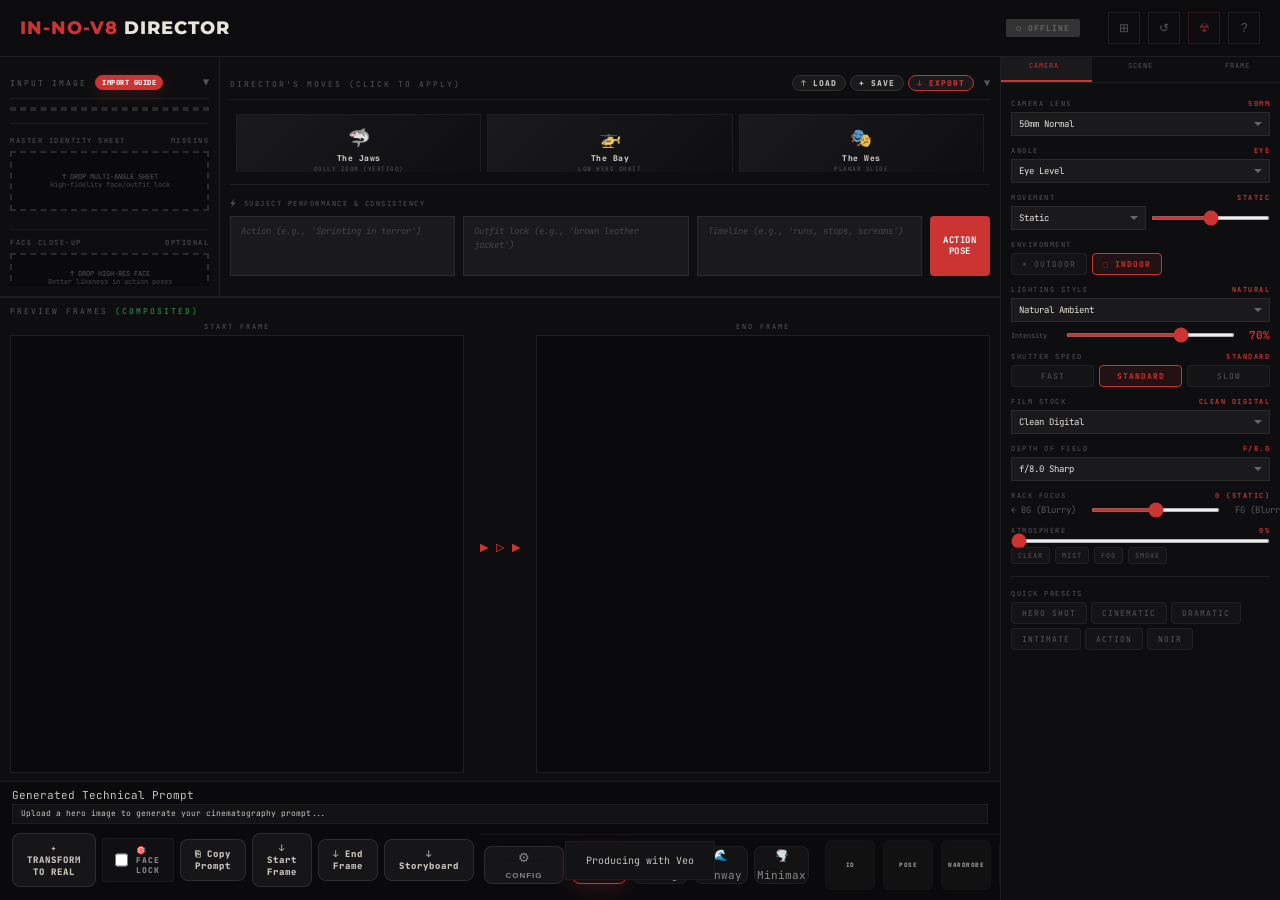
==== commit 8f9dd3e4: "Revert accent color to cinematic red and update contact email to stephen@in-no-v8.com" ====
--- a/app.html
+++ b/app.html
@@ -7,7 +7,7 @@
   <title>▶ A-CAM — Director's Interface</title>
   <link rel="manifest" href="manifest.json">
   <link rel="icon"
-    href="data:image/svg+xml,<svg xmlns='http://www.w3.org/2000/svg' viewBox='0 0 100 100'><rect width='100' height='100' fill='%230a0a0a'/><text x='50' y='68' text-anchor='middle' font-size='60' fill='%230b13f4'>▶</text></svg>">
+    href="data:image/svg+xml,<svg xmlns='http://www.w3.org/2000/svg' viewBox='0 0 100 100'><rect width='100' height='100' fill='%230a0a0a'/><text x='50' y='68' text-anchor='middle' font-size='60' fill='%23cc3333'>▶</text></svg>">
   <meta property="og:title" content="A-CAM — Cinematography Prompt Engine">
   <meta property="og:description"
     content="Director's interface for AI video generation. Professional cinematography controls for Veo, Runway, Kling.">
--- a/css/styles.css
+++ b/css/styles.css
@@ -144,7 +144,7 @@
 }
 
 *{margin:0;padding:0;box-sizing:border-box}
-:root{--accent:#0b13f4;--bg:#08080a;--panel:#0e0e10;--card:#131315;--border:#1e1e20;--text:#c8c4bc;--dim:#555;--success:#2a9d4a}
+:root{--accent:#c33;--bg:#08080a;--panel:#0e0e10;--card:#131315;--border:#1e1e20;--text:#c8c4bc;--dim:#555;--success:#2a9d4a}
 .glass {
     background: rgba(255, 255, 255, 0.03);
     backdrop-filter: blur(12px);
@@ -153,10 +153,10 @@
     box-shadow: 0 8px 32px 0 rgba(0, 0, 0, 0.37);
 }
 .neon-glow {
-    box-shadow: 0 0 15px rgba(11, 19, 244, 0.4);
+    box-shadow: 0 0 15px rgba(204, 51, 51, 0.4);
 }
 .neon-text {
-    text-shadow: 0 0 8px rgba(11, 19, 244, 0.8);
+    text-shadow: 0 0 8px rgba(204, 51, 51, 0.8);
 }
 
 body{font-family:'JetBrains Mono','SF Mono',monospace;background:var(--bg);color:var(--text);height:100vh;display:flex;flex-direction:column;overflow:hidden;font-size:11px}
